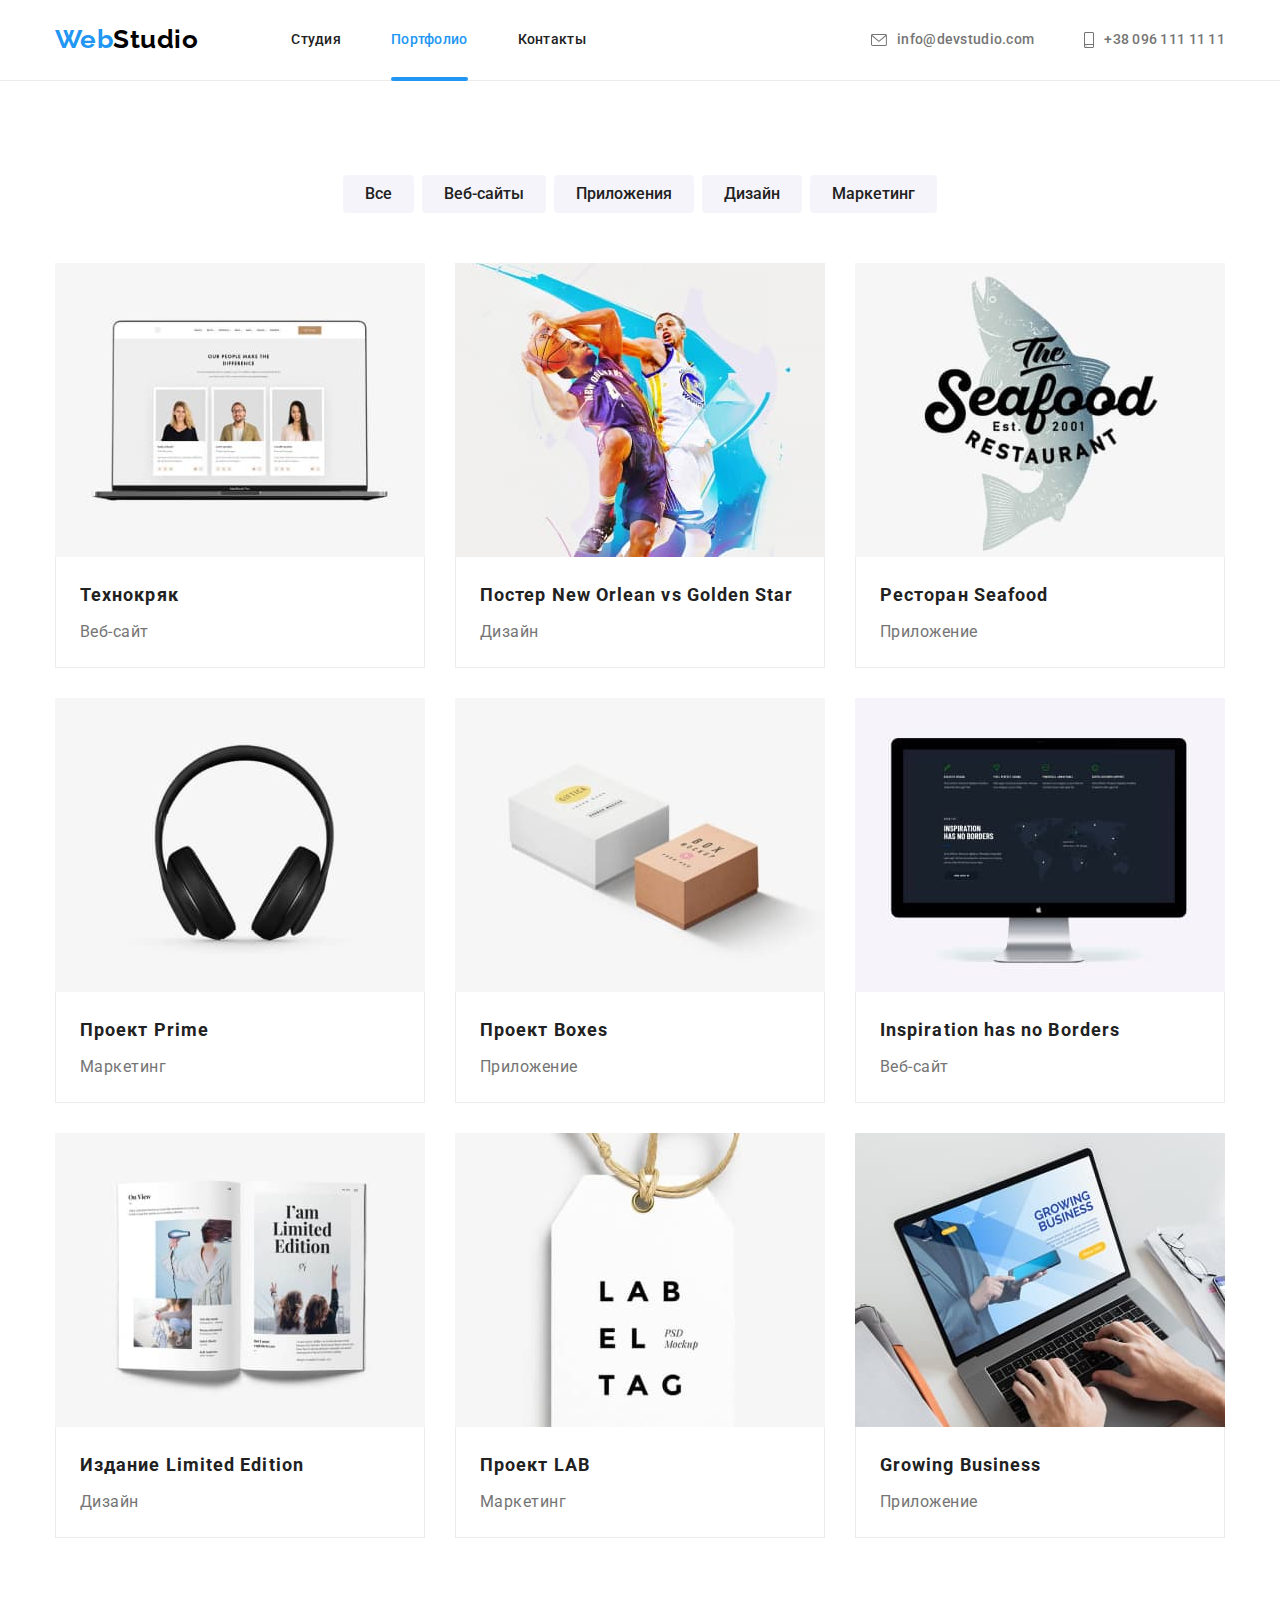
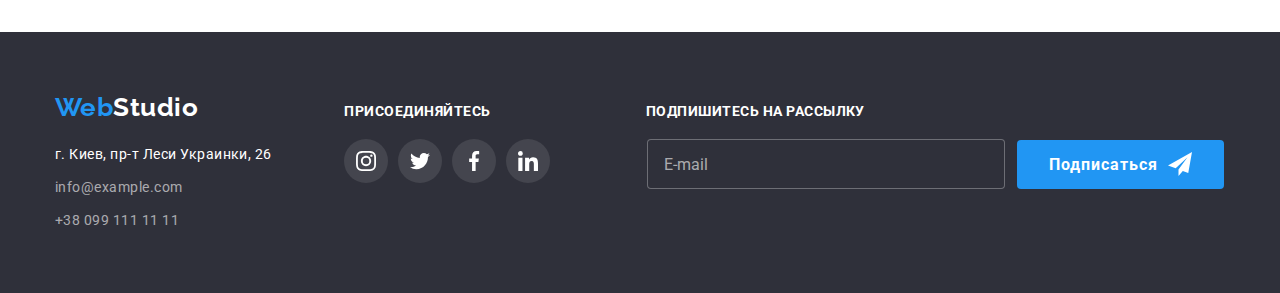
==== portfolio.html @ f59bbf48 "add styles from hw6" ====
<!DOCTYPE html>
<html lang="ru">
  <head>
    <meta charset="UTF-8" />
    <meta http-equiv="X-UA-Compatible" content="IE=edge" />
    <meta name="viewport" content="width=device-width, initial-scale=1.0" />
    <title>WebStudio</title>
    <link rel="preconnect" href="https://fonts.googleapis.com" />
    <link rel="preconnect" href="https://fonts.gstatic.com" crossorigin />
    <link
      href="https://fonts.googleapis.com/css2?family=Raleway:wght@700&family=Roboto:wght@400;500;700;900&display=swap"
      rel="stylesheet"
    />
    <link
      rel="stylesheet"
      href="https://cdnjs.cloudflare.com/ajax/libs/modern-normalize/1.1.0/modern-normalize.min.css"
    />
    <link rel="stylesheet" href="./css/styles.css" />
  </head>
  <body>
    <!-- Header -->
    <header class="header">
      <div class="container main-nav">
        <a href="" class="logo">Web<span class="header-logo-part">Studio</span></a>
        <nav class="site-nav">
          <ul class="site-list">
            <li class="site-nav-item">
              <a href="./index.html" class="site-nav-link">Студия</a>
            </li>
            <li class="site-nav-item">
              <a href="./portfolio.html" class="site-nav-link current">Портфолио</a>
            </li>
            <li class="site-nav-item"><a href="" class="site-nav-link">Контакты</a></li>
          </ul>
        </nav>
        <ul class="contact-nav">
          <li class="contact-nav-item">
            <div class="mail-content">
            <a href="mailto:info@devstudio.com" class="header-contacts">
              <svg class="icons-header" width="16" height="12">
                <use href="./images/icons.svg#envelope">
              </svg>
              info@devstudio.com
              </div>
            </a>
          </li>
          <li class="contact-nav-item">
            <div class="phone-content">
            <a href="tel:+380961111111" class="header-contacts">
              <svg class="icons-header" width="10" height="16">
                <use href="./images/icons.svg#smartphone"></use>
              </svg>
              +38 096 111 11 11
              </div>
            </a>
          </li>
        </ul>
      </div>
    </header>
    <!-- Main -->
    <main>
      <section class="section">
        <div class="container">
          <h1 class="portfolio-title visually-hidden">Портфолио</h1>
          <ul class="portfolio-filters">
            <li class="portfolio-item">
              <button type="button" class="button secondary">Все</button>
            </li>
            <li class="portfolio-item">
              <button type="button" class="button secondary">Веб-сайты</button>
            </li>
            <li class="portfolio-item">
              <button type="button" class="button secondary">Приложения</button>
            </li>
            <li class="portfolio-item">
              <button type="button" class="button secondary">Дизайн</button>
            </li>
            <li class="portfolio-item">
              <button type="button" class="button secondary">Маркетинг</button>
            </li>
          </ul>
          <ul class="portfolio-projects card-set">
            <li class="card-item">
              <article class="card">
                <a href="" class="project-link">
                <div class="card-thumb">
                    <img src="./images/project-1.jpg" alt="project-1" width="370" height="294" />
                    <p class="project-text">Технокряк это современная площадка распространения коронавируса. Компании используют эту платформу для цифрового шпионажа и атак на защищённые сервера конкурентов.</p>
                </div>
                <div class="card-content">
                      <h2 class="card-title">Технокряк</h2>
                      <p class="project-kind">Веб-сайт</p>
                </div>
                  </a>
              </article>
            </li>

            <li class="card-item">
              <article class="card">
                <a href="" class="project-link">
                <div class="card-thumb">
                <img src="./images/project-2.jpg" alt="project-2" width="370" height="294" />
                <p class="project-text">Технокряк это современная площадка распространения коронавируса. Компании используют эту платформу для цифрового шпионажа и атак на защищённые сервера конкурентов.</p>
                </div>
                    <div class="card-content">
                      <h2 class="card-title">
                        Постер <span lang="en">New Orlean vs Golden Star</span>
                      </h2>
                      <p class="project-kind">Дизайн</p>
                    </div>
                  </a>
              </article>
            </li>

            <li class="card-item">
              <article class="card">
                <a href="" class="project-link">
                <div class="card-thumb">
                    <img src="./images/project-3.jpg" alt="project-3" width="370" height="294" />
                    <p class="project-text">Технокряк это современная площадка распространения коронавируса. Компании используют эту платформу для цифрового шпионажа и атак на защищённые сервера конкурентов.</p></div>
                    <div class="card-content">
                      <h2 class="card-title">Ресторан <span lang="en">Seafood</span></h2>
                      <p class="project-kind">Приложение</p>
                    </div>
                  </a>
              </article>
            </li>

            <li class="card-item">
              <article class="card">
                <a href="" class="project-link">
                <div class="card-thumb">
                    <img src="./images/project-4.jpg" alt="project-4" width="370" height="294" />
                    <p class="project-text">Технокряк это современная площадка распространения коронавируса. Компании используют эту платформу для цифрового шпионажа и атак на защищённые сервера конкурентов.</p></div>
                    <div class="card-content">
                      <h2 class="card-title">Проект <span lang="en">Prime</span></h2>
                      <p class="project-kind">Маркетинг</p>
                    </div>
                  </a>
              </article>
            </li>

            <li class="card-item">
              <article class="card">
                <a href="" class="project-link">
                <div class="card-thumb">
                    <img src="./images/project-5.jpg" alt="project-5" width="370" height="294" />
                    <p class="project-text">Технокряк это современная площадка распространения коронавируса. Компании используют эту платформу для цифрового шпионажа и атак на защищённые сервера конкурентов.</p></div>
                    <div class="card-content">
                      <h2 class="card-title">Проект <span lang="en">Boxes</span></h2>
                      <p class="project-kind">Приложение</p>
                    </div>
                  </a>
              </article>
            </li>

            <li class="card-item">
              <article class="card">
                <a href="" class="project-link">
                <div class="card-thumb">
                    <img src="./images/project-6.jpg" alt="project-6" width="370" height="294" />
                    <p class="project-text">Технокряк это современная площадка распространения коронавируса. Компании используют эту платформу для цифрового шпионажа и атак на защищённые сервера конкурентов.</p></div>
                    <div class="card-content">
                      <h2 class="card-title"><span lang="en">Inspiration has no Borders</span></h2>
                      <p class="project-kind">Веб-сайт</p>
                    </div>
                  </a>
              </article>
            </li>

            <li class="card-item">
              <article class="card">
                <a href="" class="project-link">
                <div class="card-thumb">
                    <img src="./images/project-7.jpg" alt="project-7" width="370" height="294" />
                    <p class="project-text">Технокряк это современная площадка распространения коронавируса. Компании используют эту платформу для цифрового шпионажа и атак на защищённые сервера конкурентов.</p></div>
                    <div class="card-content">
                      <h2 class="card-title">Издание <span lang="en">Limited Edition</span></h2>
                      <p class="project-kind">Дизайн</p>
                    </div>
                  </a>
              </article>
            </li>

            <li class="card-item">
              <article class="card">
                <a href="" class="project-link">
                <div class="card-thumb">
                    <img src="./images/project-8.jpg" alt="project-8" width="370" height="294" />
                    <p class="project-text">Технокряк это современная площадка распространения коронавируса. Компании используют эту платформу для цифрового шпионажа и атак на защищённые сервера конкурентов.</p></div>
                    <div class="card-content">
                      <h2 class="card-title">Проект <span lang="en">LAB</span></h2>
                      <p class="project-kind">Маркетинг</p>
                    </div>
                  </a>
              </article>
            </li>

            <li class="card-item">
              <article class="card">
                <a href="" class="project-link">
                <div class="card-thumb">
                    <img src="./images/project-9.jpg" alt="project-9" width="370" height="294" />
                    <p class="project-text">Технокряк это современная площадка распространения коронавируса. Компании используют эту платформу для цифрового шпионажа и атак на защищённые сервера конкурентов.</p>
                  </div>
                    <div class="card-content">
                      <h2 class="card-title"><span lang="en">Growing Business</span></h2>
                      <p class="project-kind">Приложение</p>
                    </div>
                  </a>
              </article>
            </li>
          </ul>
        </div>
      </section>
    </main>
    <!-- Footer -->
    <footer class="footer">
      <div class="container footer-global">
        <div class="footer-sections">
        <a href="" class="logo">Web<span class="footer-logo-part">Studio</span></a>
        <address class="footer-address">
          <ul class="footer-list">
            <li class="footer-item">
              <a
                href="https://goo.gl/maps/oisESLWzGZFU7cvu8"
                target="_blank"
                rel="noreferrer noopener"
                class="footer-address"
                >г. Киев, пр-т Леси Украинки, 26</a
              >
            </li>
            <li class="footer-item">
              <a href="mailto:info@example.com" class="footer-contacts">info@example.com</a>
            </li>
            <li class="footer-item">
              <a href="tel:+380991111111" class="footer-contacts">+38 099 111 11 11</a>
            </li>
          </ul>
        </address>
      </div>
      <div class="footer-sections footer-join">
        <p class="footer-text">Присоединяйтесь</p>
        <ul class="footer-socials-list">
        <li class="footer-socials-item">
          <a href="https://www.instagram.com/" class="footer-socials-link" target="_blank" rel="noreferrer noopener">
            <svg class="footer-socials-icons" width="20" height="20">
              <use href="./images/icons.svg#instagram-2"></use>
            </svg>
          </a>
        </li>
        <li class="footer-socials-item">
          <a href="https://twitter.com/" class="footer-socials-link" target="_blank" rel="noreferrer noopener">
            <svg class="footer-socials-icons" width="20" height="20">
              <use href="./images/icons.svg#twitter-1"></use>
            </svg>
          </a>
        </li>
        <li class="footer-socials-item">
          <a href="https://www.facebook.com/" class="footer-socials-link" target="_blank" rel="noreferrer noopener">
            <svg class="footer-socials-icons" width="20" height="20">
              <use href="./images/icons.svg#facebook-1"></use>
            </svg>
          </a>
        </li>
        <li class="footer-socials-item">
          <a href="https://www.linkedin.com/" class="footer-socials-link" target="_blank" rel="noreferrer noopener">
            <svg class="footer-socials-icons" width="20" height="20">
              <use href="./images/icons.svg#linkedin-1"></use>
            </svg>
          </a>
        </li>
        </ul>
      </div>
      <div class="footer-sections footer-subscribe">
        <p class="footer-subscribe-text">Подпишитесь на рассылку</p>
        <form class="subscribe-form">
        <input class="footer-mail" type="email" name="footer-mail" id="" placeholder="E-mail">
        <button type="submit" class="button footer-button">Подписаться<svg class="icon-send" width="24" height="24"><use href="./images/icons.svg#icon-send"></use></svg></button>
        </form>
      </div>
      </div>
    </footer>
  </body>
</html>
---- css/styles.css ----
:root {
  --primary-text-color: #212121;
  --secondary-text-color: #757575;
  --text-color-white: #ffffff;
  --accent-color: #2196f3;
  --background-color: #e5e5e5;
  --footer-background-color: #2f303a;
  --button-secondary-bgc: #f5f4fa;
  --button-primary-hover: #188ce8;
  --footer-contacts: rgba(255, 255, 255, 0.6);
  --header-logo: #000000;
  --line-color: #ececec;
  --hero-bgc: #c4c4c4;
  --footer-socials-bgc: #44454e;
  --icons-color: #afb1b8;
}

body {
  background-color: var(--text-color-white);
  color: var(--secondary-text-color);

  font-family: Roboto, sans-serif;
  letter-spacing: 0.03em;

  margin: 0;
}

h1,
h2,
h3,
h4,
h5,
h6,
p,
ul {
  margin-top: 0;
  margin-bottom: 0;
}

img {
  display: block;
  max-width: 100%;
  height: auto;
}

ul {
  list-style: none;
  padding: 0;
  margin: 0;
}

a {
  text-decoration: none;
}

/* Section */

.section {
  padding-top: 94px;
  padding-bottom: 94px;
}

/* Container */

.container {
  width: 1200px;
  padding-left: 15px;
  padding-right: 15px;
  margin-left: auto;
  margin-right: auto;
}

/* Header */

.header {
  border-bottom: 1px solid var(--line-color);
}

.logo {
  color: var(--accent-color);

  font-family: Raleway, sans-serif;
  font-weight: 700;
  font-size: 26px;
  line-height: 1.2;
}

.header-logo-part {
  color: var(--header-logo);
}

/* Site nav */

.main-nav {
  display: flex;
  align-items: center;
}

.site-nav {
  margin-left: 93px;
}

.site-nav-item:not(:last-child) {
  margin-right: 50px;
}

.site-list {
  display: flex;
}

.site-nav-link {
  position: relative;
  display: block;
  padding-top: 32px;
  padding-bottom: 32px;

  color: var(--primary-text-color);

  font-weight: 500;
  font-size: 14px;
  line-height: 1.14;
  letter-spacing: 0.02em;

  transition: color 250ms cubic-bezier(0.4, 0, 0.2, 1);
}

.site-nav-link:hover,
.site-nav-link:focus {
  color: var(--accent-color);
}

.site-nav-link.current {
  color: var(--accent-color);
}

.current::after {
  content: '';

  position: absolute;
  left: 0;
  bottom: -1px;
  display: block;
  width: 100%;
  height: 4px;
  border-radius: 2px;
  background-color: var(--accent-color);
}
/* Header contacts */

.contact-nav {
  display: flex;
  margin-left: auto;
}

.contact-nav-item:not(:first-child) {
  margin-left: 50px;
}

.icons-header {
  fill: currentColor;
  margin-right: 10px;
}

.header-contacts {
  display: flex;
  align-items: center;
  color: var(--secondary-text-color);

  font-weight: 500;
  font-size: 14px;
  line-height: 1.14;
  letter-spacing: 0.02em;

  transition: color 250ms cubic-bezier(0.4, 0, 0.2, 1);
}

.header-contacts:hover,
.header-contacts:focus {
  color: var(--accent-color);
}

.header-contacts:active {
  color: var(--accent-color);
}

/* Hero */

.hero {
  max-width: 1600px;

  text-align: center;
  padding: 200px 0;

  background-color: var(--hero-bgc);
  background-image: linear-gradient(rgba(47, 48, 58, 0.4), rgba(47, 48, 58, 0.4)),
    url('../images/hero.jpg');
  background-repeat: no-repeat;
  background-size: cover;
  background-position: center;
}

.hero-title {
  color: var(--text-color-white);

  font-weight: 900;
  font-size: 44px;
  line-height: 1.36;
  letter-spacing: 0.06em;
  text-transform: uppercase;
}

/* Buttons */

.button {
  display: inline-block;
  font-family: inherit;
  cursor: pointer;
  text-align: center;
  font-size: 16px;
  align-items: center;
  border: transparent;
  border-radius: 4px;

  transition: background-color 250ms cubic-bezier(0.4, 0, 0.2, 1),
    color 250ms cubic-bezier(0.4, 0, 0.2, 1), box-shadow 250ms cubic-bezier(0.4, 0, 0.2, 1);
}

.button.primary,
.modal-submit,
.footer-button {
  padding: 10px 32px;
  margin-top: 30px;

  background-color: var(--accent-color);
  color: var(--text-color-white);

  font-weight: 700;
  line-height: 1.87;
  letter-spacing: 0.06em;

  transition: background-color 250ms cubic-bezier(0.4, 0, 0.2, 1),
    color 250ms cubic-bezier(0.4, 0, 0.2, 1), box-shadow 250ms cubic-bezier(0.4, 0, 0.2, 1);
}

.button.primary:hover,
.button.primary:focus,
.modal-submit:hover,
.modal-submit:focus,
.footer-button:hover,
.footer-button:focus {
  background-color: var(--button-primary-hover);
  color: var(--text-color-white);
  box-shadow: 0px 4px 4px rgba(0, 0, 0, 0.15);
}

.button.secondary {
  padding: 6px 22px;
  background-color: var(--button-secondary-bgc);
  color: var(--primary-text-color);

  font-weight: 500;
  line-height: 1.62;

  transition: background-color 250ms cubic-bezier(0.4, 0, 0.2, 1),
    color 250ms cubic-bezier(0.4, 0, 0.2, 1), box-shadow 250ms cubic-bezier(0.4, 0, 0.2, 1);
}

.button.secondary:hover,
.button.secondary:focus {
  background-color: var(--accent-color);
  color: var(--text-color-white);
  box-shadow: 0px 3px 1px rgba(0, 0, 0, 0.1), 0px 1px 2px rgba(0, 0, 0, 0.08),
    0px 2px 2px rgba(0, 0, 0, 0.12);
}

.button.secondary:active {
  color: var(--accent-color);

  box-shadow: 0px 3px 1px rgba(0, 0, 0, 0.1), 0px 1px 2px rgba(0, 0, 0, 0.08),
    0px 2px 2px rgba(0, 0, 0, 0.12);
  border: transparent;
}

/* Features */

.visually-hidden {
  position: absolute;
  width: 1px;
  height: 1px;
  margin: -1px;
  padding: 0;
  overflow: hidden;
  border: 0;
  clip: rect(0 0 0 0);
}

.features-list {
  display: flex;
}

.features-item {
  margin-right: 30px;
}

.features-item:nth-child(4n) {
  margin-right: 0;
}

.features-icon-bg {
  display: flex;
  width: 270px;
  height: 120px;
  background-color: var(--button-secondary-bgc);

  border-radius: 4px;
  margin-bottom: 30px;
  align-items: center;
  justify-content: center;
}

.features-item-title {
  color: var(--primary-text-color);

  font-weight: 700;
  font-size: 14px;
  line-height: 1.14;
  text-transform: uppercase;

  margin-bottom: 10px;
}

.features-text {
  color: var(--secondary-text-color);

  font-size: 14px;
  line-height: 1.71;
}

/* Work */

.work {
  padding-top: 0;
}

.work-title,
.clients-title {
  margin-bottom: 50px;
}

.work-list {
  display: flex;
  align-items: center;
}

.work-item {
  position: relative;

  margin-right: 30px;
}

.work-item:nth-child(3n) {
  margin-right: 0;
}

.work-item-text {
  position: absolute;
  bottom: 0;

  display: flex;
  justify-content: center;
  align-items: center;

  width: 100%;
  height: 70px;

  font-weight: 700;
  font-size: 14px;
  line-height: 1.14;

  text-transform: uppercase;
  background-color: rgba(47, 48, 58, 0.8);
  color: var(--text-color-white);
}

.work-title,
.team-title,
.clients-title {
  color: var(--primary-text-color);

  font-weight: 700;
  font-size: 36px;
  line-height: 1.17;
  text-align: center;
}

/* Team */

.team {
  background-color: var(--button-secondary-bgc);
}

.team-list {
  display: flex;
}

.team-item {
  margin-right: 30px;
  background-color: var(--text-color-white);
  box-shadow: 0px 1px 3px rgba(0, 0, 0, 0.12), 0px 1px 1px rgba(0, 0, 0, 0.14),
    0px 2px 1px rgba(0, 0, 0, 0.2);
  border-radius: 0px 0px 4px 4px;
}

.team-item:nth-child(4n) {
  margin-right: 0;
}

.team-item-content {
  text-align: center;
  padding-top: 30px;
  padding-bottom: 30px;
  font-size: 16px;
}

.team-title,
.team-name {
  color: var(--primary-text-color);
}

.team-title {
  margin-top: 0;
  margin-right: 0;
  margin-bottom: 50px;
}

.team-name {
  font-weight: 500;
  line-height: 1.2;
  font-size: 16px;

  margin-bottom: 10px;
}

.team-profession {
  color: var(--secondary-text-color);

  line-height: 1.9;
  font-size: 16px;
  margin-bottom: 16px;
}

/* Team socials */

.socials-list {
  display: flex;
  justify-content: center;
  color: var(--icons-color);
}

.social-item {
  margin-right: 10px;
}

.social-item:last-child {
  margin-right: 0;
}

.social-links {
  display: flex;
  align-items: center;
  justify-content: center;
  width: 44px;
  height: 44px;
  border-radius: 50%;

  background-color: var(--text-color-white);
  color: currentColor;

  transition: background-color 250ms cubic-bezier(0.4, 0, 0.2, 1),
    color 250ms cubic-bezier(0.4, 0, 0.2, 1);
}

.social-links:hover,
.social-links:focus {
  background-color: var(--accent-color);
  color: var(--text-color-white);
}

.social-icons {
  fill: currentColor;
}

/* Clients */

.clients-list {
  display: flex;
}

.clients-link {
  display: flex;
  width: 170px;
  height: 92px;
  border: 1px solid var(--icons-color);
  border-radius: 4px;
  align-items: center;
  justify-content: center;
  fill: var(--icons-color);

  transition: fill 250ms cubic-bezier(0.4, 0, 0.2, 1), border 250ms cubic-bezier(0.4, 0, 0.2, 1);
}

.clients-item {
  margin-right: 30px;
}

.clients-item:last-child {
  margin-right: 0;
}

.clients-link:hover,
.clients-link:focus {
  fill: var(--accent-color);
  border: 1px solid var(--accent-color);
}

/* Footer */

.footer {
  background-color: var(--footer-background-color);

  padding-top: 60px;
  padding-bottom: 60px;
}

.footer-global {
  display: flex;
  align-items: baseline;
}

.footer-sections {
  flex-grow: 1;
}
.footer-logo-part {
  color: var(--text-color-white);
}

.footer-list {
  font-style: normal;
  font-size: 14px;
  line-height: 1.71;
}

.footer-address {
  color: var(--text-color-white);

  margin-top: 20px;
}

.footer-contacts {
  color: var(--footer-contacts);

  transition: color 250ms cubic-bezier(0.4, 0, 0.2, 1);
}

.footer-contacts:hover,
.footer-contacts:focus {
  color: var(--accent-color);
}

.footer-contacts:active {
  color: var(--accent-color);
}

.footer-item:not(:first-child) {
  margin-top: 9px;
}

.footer-join {
  margin-left: 70px;
}

.footer-text,
.footer-subscribe-text {
  font-weight: 700;
  font-size: 14px;
  line-height: 1.14;
  text-transform: uppercase;
  color: var(--text-color-white);
  margin-bottom: 20px;
}

.footer-socials-list {
  display: flex;
}

.footer-socials-link {
  display: flex;
  align-items: center;
  justify-content: center;

  width: 44px;
  height: 44px;
  border-radius: 50%;

  background-color: var(--footer-socials-bgc);
  fill: var(--text-color-white);

  transition: background-color 250ms cubic-bezier(0.4, 0, 0.2, 1),
    fill 250ms cubic-bezier(0.4, 0, 0.2, 1);
}

.footer-socials-link:hover,
.footer-socials-link:focus {
  background-color: var(--accent-color);
  fill: var(--text-color-white);
}

.footer-socials-item {
  margin-right: 10px;
}

.footer-socials-item:last-child {
  margin-right: 0;
}

/* Subscribe ---------------------------------------- */
.footer-subscribe {
  margin-left: 93px;
}

.footer-mail {
  width: 358px;
  height: 50px;
  background-color: var(--footer-background-color);

  border: 1px solid rgba(255, 255, 255, 0.3);
  border-radius: 4px;
  padding-left: 16px;

  transition: color 250ms cubic-bezier(0.4, 0, 0.2, 1);
}

.footer-mail::placeholder {
  color: rgba(255, 255, 255, 0.6);

  transition: color 250ms cubic-bezier(0.4, 0, 0.2, 1);
}
.footer-mail:hover::placeholder {
  color: var(--text-color-white);
}

.subscribe-form {
  display: flex;
  align-items: center;
  justify-content: center;
}

.footer-button {
  display: flex;
  align-items: center;
  justify-content: center;
  margin-top: 0;
  margin-left: 12px;
}

.icon-send {
  fill: var(--text-color-white);
  margin-left: 10px;
}

/* Portfolio */

.portfolio-title,
.features-title {
  visibility: hidden;
}

.portfolio-filters {
  display: flex;
  justify-content: center;
  margin-bottom: 50px;
}

.portfolio-item:not(:last-child) {
  margin-right: 8px;
}

/* Card Set */

.card-set {
  margin-top: -30px;
  margin-left: -30px;
  display: flex;
  flex-wrap: wrap;
}

.card-item {
  flex-basis: calc(100% / 3 - 30px);

  margin-left: 30px;
  margin-top: 30px;
}

.project-link {
  display: block;
  transition: box-shadow 250ms cubic-bezier(0.4, 0, 0.2, 1);
}

.card-thumb {
  position: relative;
  overflow: hidden;
}

.project-link:hover,
.project-link:focus {
  box-shadow: 0px 1px 1px rgba(0, 0, 0, 0.12), 0px 4px 4px rgba(0, 0, 0, 0.06),
    1px 4px 6px rgba(0, 0, 0, 0.16);
}
.project-link:hover .project-text,
.project-link:focus .project-text {
  transform: translateY(0);
}

.project-text {
  color: var(--text-color-white);
  font-size: 18px;
  line-height: 1.5;

  padding: 63px 24px;

  position: absolute;
  top: 0;
  left: 0;
  width: 100%;
  height: 100%;
  background-color: rgba(33, 150, 243, 0.9);
  opacity: 1;
  transform: translateY(100%);
  transition: transform 250ms cubic-bezier(0.4, 0, 0.2, 1);
}

.card-title {
  color: var(--primary-text-color);

  margin-bottom: 4px;
  font-weight: 700;
  font-size: 18px;
  line-height: 2;
  letter-spacing: 0.06em;
}

.card-content {
  padding: 20px 24px;
  border-bottom: 1px solid var(--line-color);
  border-left: 1px solid var(--line-color);
  border-right: 1px solid var(--line-color);
}

/* Projects */

.project-kind {
  color: var(--secondary-text-color);

  font-size: 16px;
  line-height: 1.87;
}

.backdrop {
  position: fixed;
  top: 0;
  left: 0;

  width: 100vw;
  height: 100vh;

  background-color: rgba(0, 0, 0, 0.2);

  opacity: 1;
  transition: opacity 250ms cubic-bezier(0.4, 0, 0.2, 1);
}

.backdrop.is-hidden {
  opacity: 0;
  pointer-events: none;
  visibility: hidden;
}

.modal {
  position: absolute;
  top: 50%;
  left: 50%;
  transform: translate(-50%, -50%);
  transition: transform 250ms cubic-bezier(0.4, 0, 0.2, 1);

  visibility: visible;

  width: 528px;
  height: 581px;
  padding: 40px;

  background-color: var(--text-color-white);
  border-radius: 4px;
  filter: drop-shadow(0px 4px 4px rgba(0, 0, 0, 0.25));
}

.modal-text {
  color: var(--primary-text-color);
  font-weight: 700;
  font-size: 20px;
  line-height: 1.15;
  text-align: center;

  margin-bottom: 12px;
}

.close-button {
  position: absolute;
  top: 8px;
  right: 8px;

  display: flex;
  align-items: center;
  justify-content: center;
  padding: 0;
  margin: 0;

  width: 30px;
  height: 30px;
  border-radius: 50%;
  background-color: #fff;
  border: 1px solid rgba(0, 0, 0, 0.1);

  cursor: pointer;
  transition: fill 250ms cubic-bezier(0.4, 0, 0.2, 1);
}

.close-button:hover,
.close-button:focus {
  fill: var(--accent-color);
}

.close-icon {
  position: absolute;
  width: 18px;
  height: 18px;
}

.form-field {
  margin-bottom: 10px;
}

.form-field:nth-child(4) {
  margin-bottom: 0;
}

.modal-input {
  width: 100%;
  height: 40px;
  border: 1px solid rgba(33, 33, 33, 0.2);
  border-radius: 4px;

  padding-left: 42px;

  transition: outline 250ms cubic-bezier(0.4, 0, 0.2, 1), border 250ms cubic-bezier(0.4, 0, 0.2, 1);
}

.modal-label {
  display: block;
  margin-bottom: 4px;

  font-size: 12px;
  line-height: 1.16;
  letter-spacing: 0.01em;
}

.modal-comment {
  display: block;
  width: 100%;
  height: 120px;
  padding: 16px 12px;

  font-size: 12px;
  line-height: 1.16;
  letter-spacing: 0.01em;

  border: 1px solid rgba(33, 33, 33, 0.2);
  border-radius: 4px;

  resize: none;

  transition: border 250ms cubic-bezier(0.4, 0, 0.2, 1);
}

.modal-comment::placeholder {
  color: rgba(117, 117, 117, 0.5);
}

.modal-icons {
  position: absolute;

  display: block;
  top: 50%;
  left: 12px;
  transform: translateY(-50%);

  transition: fill 250ms cubic-bezier(0.4, 0, 0.2, 1);
}

.modal-input:focus,
.modal-comment:focus,
.footer-mail:focus,
.footer-mail:hover {
  outline: none;
  border: 1px solid var(--accent-color);
}

.modal-input:focus + .modal-icons {
  fill: var(--accent-color);
}

.input-wrap {
  position: relative;
}
.check-box {
  margin-top: 20px;
  margin-bottom: 0;
  text-align: center;
}

.modal-check-text {
  font-size: 14px;
  line-height: 1.7;
  display: flex;
  align-items: center;
  justify-content: center;
}

.modal-conditions {
  color: var(--accent-color);
  text-decoration: underline;
  padding-left: 3px;
}

.modal-check-text span {
  display: flex;
  align-items: center;
  justify-content: center;

  width: 16px;
  height: 15px;
  border: 2px solid var(--header-logo);
  border-radius: 2px;
}

.icon-check {
  margin-right: 8px;
}

.modal-check-icon {
  fill: transparent;
}

.modal-check:checked + .modal-check-text > span {
  background-color: var(--accent-color);
  border: none;
}

.modal-check:checked + .modal-check-text svg {
  fill: var(--text-color-white);
}

.modal-submit {
  align-items: center;
}
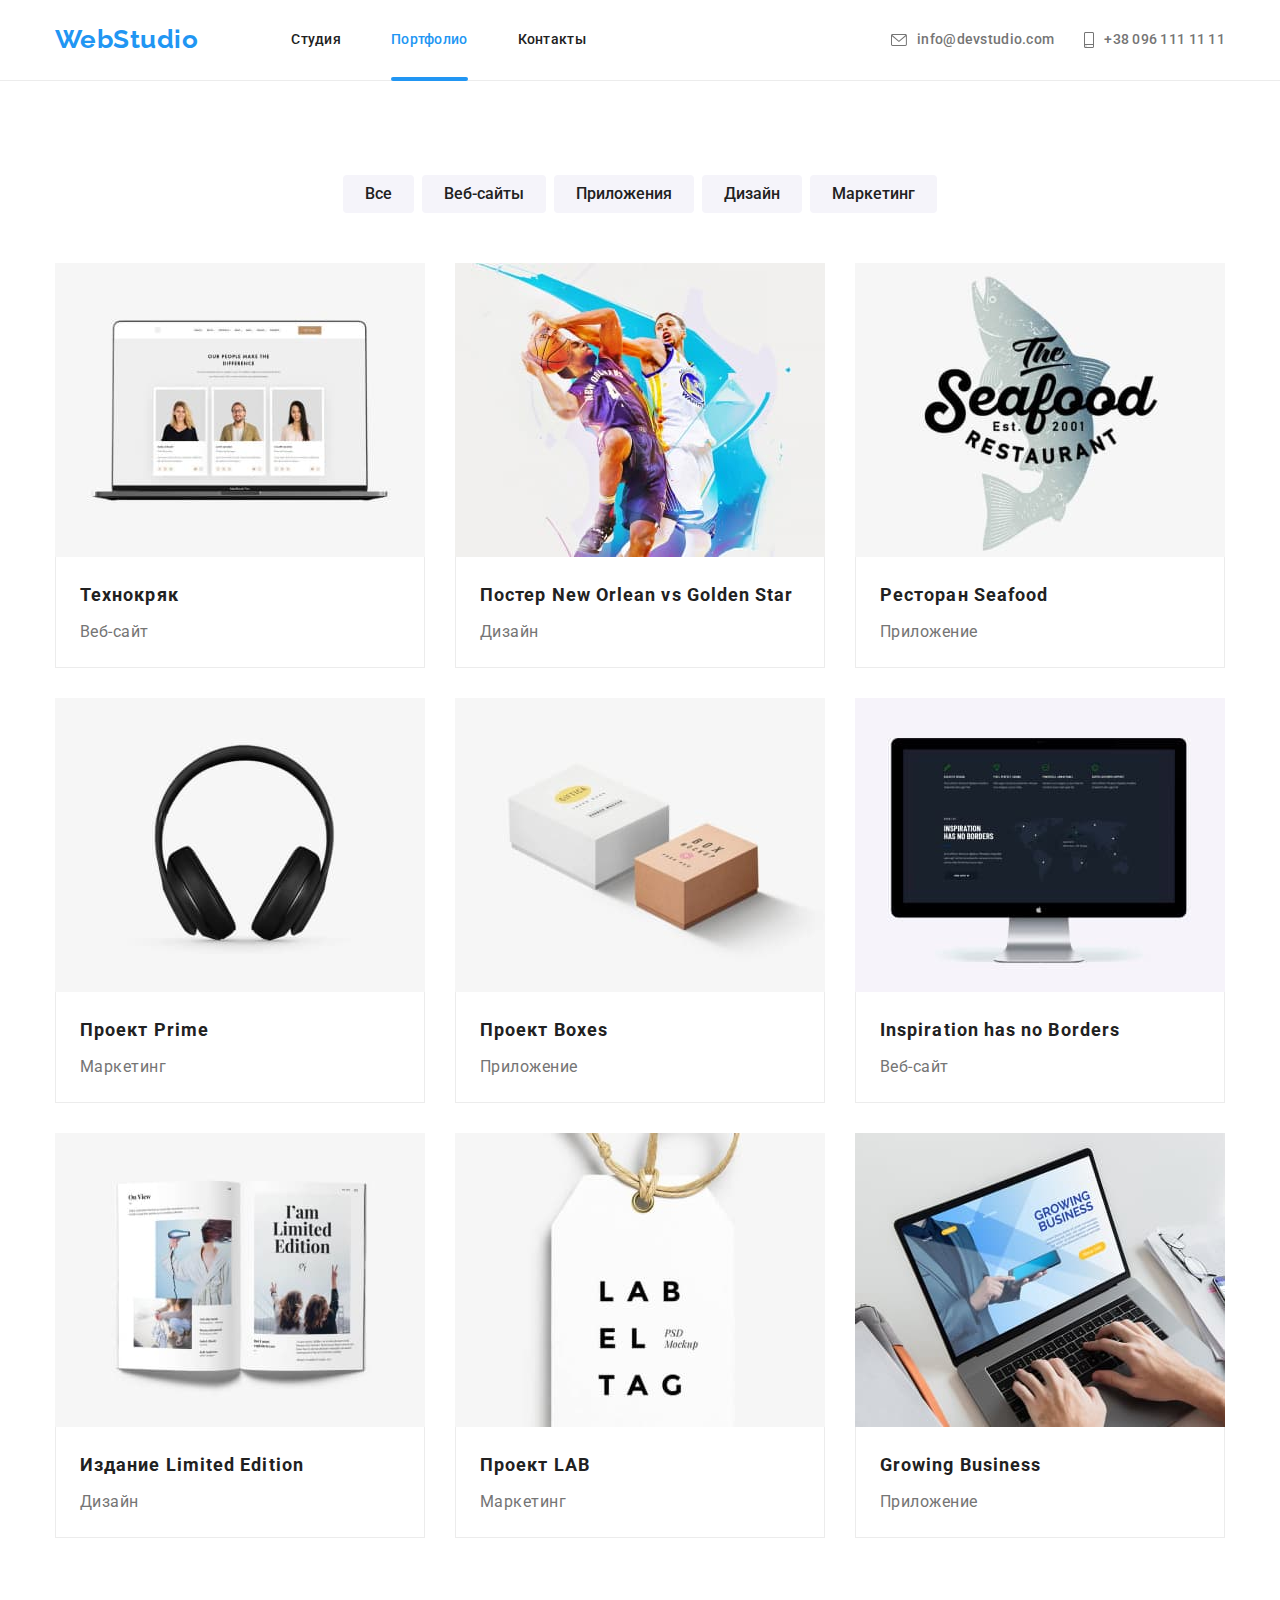
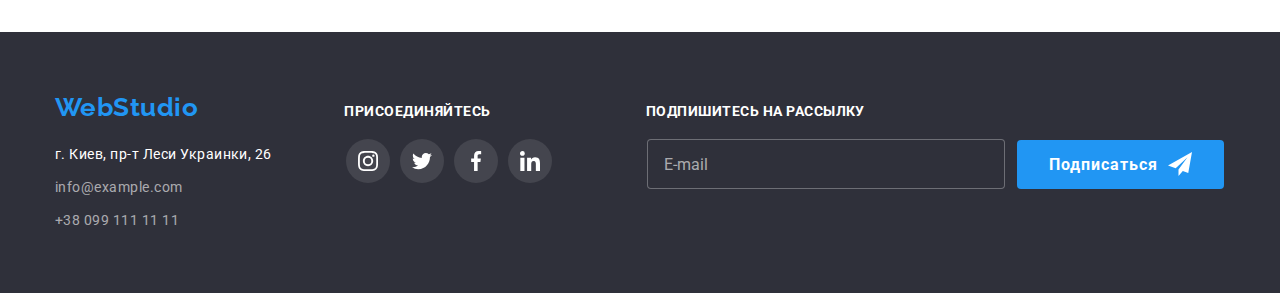
==== commit 7b20eb71: "BEM naming" ====
--- a/portfolio.html
+++ b/portfolio.html
@@ -21,37 +21,33 @@
     <!-- Header -->
     <header class="header">
       <div class="container main-nav">
-        <a href="" class="logo">Web<span class="header-logo-part">Studio</span></a>
+        <a href="" class="header__logo logo">Web<span class="header__logo--top">Studio</span></a>
         <nav class="site-nav">
-          <ul class="site-list">
-            <li class="site-nav-item">
-              <a href="./index.html" class="site-nav-link">Студия</a>
-            </li>
-            <li class="site-nav-item">
-              <a href="./portfolio.html" class="site-nav-link current">Портфолио</a>
-            </li>
-            <li class="site-nav-item"><a href="" class="site-nav-link">Контакты</a></li>
+          <ul class="site-nav__list">
+            <li class="site-nav__item">
+              <a href="./index.html" class="site-nav__link">Студия</a>
+            </li>
+            <li class="site-nav__item">
+              <a href="./portfolio.html" class="site-nav__link site-nav__link--current">Портфолио</a>
+            </li>
+            <li class="site-nav__item"><a href="" class="site-nav__link">Контакты</a></li>
           </ul>
         </nav>
         <ul class="contact-nav">
-          <li class="contact-nav-item">
-            <div class="mail-content">
-            <a href="mailto:info@devstudio.com" class="header-contacts">
-              <svg class="icons-header" width="16" height="12">
+          <li class="contact-nav__item">
+            <a href="mailto:info@devstudio.com" class="contact-nav__contacts">
+              <svg class="contact-nav__icon" width="16" height="12">
                 <use href="./images/icons.svg#envelope">
               </svg>
               info@devstudio.com
-              </div>
             </a>
           </li>
-          <li class="contact-nav-item">
-            <div class="phone-content">
-            <a href="tel:+380961111111" class="header-contacts">
-              <svg class="icons-header" width="10" height="16">
+          <li class="contact-nav__item">
+            <a href="tel:+380961111111" class="contact-nav__contacts">
+              <svg class="contact-nav__icon" width="10" height="16">
                 <use href="./images/icons.svg#smartphone"></use>
               </svg>
               +38 096 111 11 11
-              </div>
             </a>
           </li>
         </ul>
@@ -59,153 +55,153 @@
     </header>
     <!-- Main -->
     <main>
-      <section class="section">
+      <section class="section portfolio">
         <div class="container">
-          <h1 class="portfolio-title visually-hidden">Портфолио</h1>
-          <ul class="portfolio-filters">
-            <li class="portfolio-item">
-              <button type="button" class="button secondary">Все</button>
-            </li>
-            <li class="portfolio-item">
-              <button type="button" class="button secondary">Веб-сайты</button>
-            </li>
-            <li class="portfolio-item">
-              <button type="button" class="button secondary">Приложения</button>
-            </li>
-            <li class="portfolio-item">
-              <button type="button" class="button secondary">Дизайн</button>
-            </li>
-            <li class="portfolio-item">
-              <button type="button" class="button secondary">Маркетинг</button>
-            </li>
-          </ul>
-          <ul class="portfolio-projects card-set">
-            <li class="card-item">
-              <article class="card">
-                <a href="" class="project-link">
-                <div class="card-thumb">
+          <h1 class="portfolio__title visually-hidden">Портфолио</h1>
+          <ul class="portfolio__filters">
+            <li class="portfolio__item">
+              <button class="button filters__btn" type="button">Все</button>
+            </li>
+            <li class="portfolio__item">
+              <button class="button filters__btn" type="button">Веб-сайты</button>
+            </li>
+            <li class="portfolio__item">
+              <button class="button filters__btn" type="button">Приложения</button>
+            </li>
+            <li class="portfolio__item">
+              <button class="button filters__btn" type="button">Дизайн</button>
+            </li>
+            <li class="portfolio__item">
+              <button class="button filters__btn" type="button">Маркетинг</button>
+            </li>
+          </ul>
+          <ul class="card-set">
+            <li class="card-set__item">
+              <article class="card-set__element">
+                <a class="card-set__link" href="">
+                <div class="card-set__thumb">
                     <img src="./images/project-1.jpg" alt="project-1" width="370" height="294" />
-                    <p class="project-text">Технокряк это современная площадка распространения коронавируса. Компании используют эту платформу для цифрового шпионажа и атак на защищённые сервера конкурентов.</p>
+                    <p class="card-set__text">Технокряк это современная площадка распространения коронавируса. Компании используют эту платформу для цифрового шпионажа и атак на защищённые сервера конкурентов.</p>
                 </div>
-                <div class="card-content">
-                      <h2 class="card-title">Технокряк</h2>
-                      <p class="project-kind">Веб-сайт</p>
+                <div class="card-set__content">
+                      <h2 class="card-set__title">Технокряк</h2>
+                      <p class="card-set__project-type">Веб-сайт</p>
                 </div>
                   </a>
               </article>
             </li>
 
-            <li class="card-item">
-              <article class="card">
-                <a href="" class="project-link">
-                <div class="card-thumb">
+            <li class="card-set__item">
+              <article class="card-set__element">
+                <a class="card-set__link" href="">
+                <div class="card-set__thumb">
                 <img src="./images/project-2.jpg" alt="project-2" width="370" height="294" />
-                <p class="project-text">Технокряк это современная площадка распространения коронавируса. Компании используют эту платформу для цифрового шпионажа и атак на защищённые сервера конкурентов.</p>
+                <p class="card-set__text">Технокряк это современная площадка распространения коронавируса. Компании используют эту платформу для цифрового шпионажа и атак на защищённые сервера конкурентов.</p>
                 </div>
-                    <div class="card-content">
-                      <h2 class="card-title">
+                    <div class="card-set__content">
+                      <h2 class="card-set__title">
                         Постер <span lang="en">New Orlean vs Golden Star</span>
                       </h2>
-                      <p class="project-kind">Дизайн</p>
-                    </div>
-                  </a>
-              </article>
-            </li>
-
-            <li class="card-item">
-              <article class="card">
-                <a href="" class="project-link">
-                <div class="card-thumb">
+                      <p class="card-set__project-type">Дизайн</p>
+                    </div>
+                  </a>
+              </article>
+            </li>
+
+            <li class="card-set__item">
+              <article class="card-set__element">
+                <a class="card-set__link" href="">
+                <div class="card-set__thumb">
                     <img src="./images/project-3.jpg" alt="project-3" width="370" height="294" />
-                    <p class="project-text">Технокряк это современная площадка распространения коронавируса. Компании используют эту платформу для цифрового шпионажа и атак на защищённые сервера конкурентов.</p></div>
-                    <div class="card-content">
-                      <h2 class="card-title">Ресторан <span lang="en">Seafood</span></h2>
-                      <p class="project-kind">Приложение</p>
-                    </div>
-                  </a>
-              </article>
-            </li>
-
-            <li class="card-item">
-              <article class="card">
-                <a href="" class="project-link">
-                <div class="card-thumb">
+                    <p class="card-set__text">Технокряк это современная площадка распространения коронавируса. Компании используют эту платформу для цифрового шпионажа и атак на защищённые сервера конкурентов.</p></div>
+                    <div class="card-set__content">
+                      <h2 class="card-set__title">Ресторан <span lang="en">Seafood</span></h2>
+                      <p class="card-set__project-type">Приложение</p>
+                    </div>
+                  </a>
+              </article>
+            </li>
+
+            <li class="card-set__item">
+              <article class="card-set__element">
+                <a class="card-set__link" href="">
+                <div class="card-set__thumb">
                     <img src="./images/project-4.jpg" alt="project-4" width="370" height="294" />
-                    <p class="project-text">Технокряк это современная площадка распространения коронавируса. Компании используют эту платформу для цифрового шпионажа и атак на защищённые сервера конкурентов.</p></div>
-                    <div class="card-content">
-                      <h2 class="card-title">Проект <span lang="en">Prime</span></h2>
-                      <p class="project-kind">Маркетинг</p>
-                    </div>
-                  </a>
-              </article>
-            </li>
-
-            <li class="card-item">
-              <article class="card">
-                <a href="" class="project-link">
-                <div class="card-thumb">
+                    <p class="card-set__text">Технокряк это современная площадка распространения коронавируса. Компании используют эту платформу для цифрового шпионажа и атак на защищённые сервера конкурентов.</p></div>
+                    <div class="card-set__content">
+                      <h2 class="card-set__title">Проект <span lang="en">Prime</span></h2>
+                      <p class="card-set__project-type">Маркетинг</p>
+                    </div>
+                  </a>
+              </article>
+            </li>
+
+            <li class="card-set__item">
+              <article class="card-set__element">
+                <a class="card-set__link" href="">
+                <div class="card-set__thumb">
                     <img src="./images/project-5.jpg" alt="project-5" width="370" height="294" />
-                    <p class="project-text">Технокряк это современная площадка распространения коронавируса. Компании используют эту платформу для цифрового шпионажа и атак на защищённые сервера конкурентов.</p></div>
-                    <div class="card-content">
-                      <h2 class="card-title">Проект <span lang="en">Boxes</span></h2>
-                      <p class="project-kind">Приложение</p>
-                    </div>
-                  </a>
-              </article>
-            </li>
-
-            <li class="card-item">
-              <article class="card">
-                <a href="" class="project-link">
-                <div class="card-thumb">
+                    <p class="card-set__text">Технокряк это современная площадка распространения коронавируса. Компании используют эту платформу для цифрового шпионажа и атак на защищённые сервера конкурентов.</p></div>
+                    <div class="card-set__content">
+                      <h2 class="card-set__title">Проект <span lang="en">Boxes</span></h2>
+                      <p class="card-set__project-type">Приложение</p>
+                    </div>
+                  </a>
+              </article>
+            </li>
+
+            <li class="card-set__item">
+              <article class="card-set__element">
+                <a class="card-set__link" href="">
+                <div class="card-set__thumb">
                     <img src="./images/project-6.jpg" alt="project-6" width="370" height="294" />
-                    <p class="project-text">Технокряк это современная площадка распространения коронавируса. Компании используют эту платформу для цифрового шпионажа и атак на защищённые сервера конкурентов.</p></div>
-                    <div class="card-content">
-                      <h2 class="card-title"><span lang="en">Inspiration has no Borders</span></h2>
-                      <p class="project-kind">Веб-сайт</p>
-                    </div>
-                  </a>
-              </article>
-            </li>
-
-            <li class="card-item">
-              <article class="card">
-                <a href="" class="project-link">
-                <div class="card-thumb">
+                    <p class="card-set__text">Технокряк это современная площадка распространения коронавируса. Компании используют эту платформу для цифрового шпионажа и атак на защищённые сервера конкурентов.</p></div>
+                    <div class="card-set__content">
+                      <h2 class="card-set__title"><span lang="en">Inspiration has no Borders</span></h2>
+                      <p class="card-set__project-type">Веб-сайт</p>
+                    </div>
+                  </a>
+              </article>
+            </li>
+
+            <li class="card-set__item">
+              <article class="card-set__element">
+                <a class="card-set__link" href="">
+                <div class="card-set__thumb">
                     <img src="./images/project-7.jpg" alt="project-7" width="370" height="294" />
-                    <p class="project-text">Технокряк это современная площадка распространения коронавируса. Компании используют эту платформу для цифрового шпионажа и атак на защищённые сервера конкурентов.</p></div>
-                    <div class="card-content">
-                      <h2 class="card-title">Издание <span lang="en">Limited Edition</span></h2>
-                      <p class="project-kind">Дизайн</p>
-                    </div>
-                  </a>
-              </article>
-            </li>
-
-            <li class="card-item">
-              <article class="card">
-                <a href="" class="project-link">
-                <div class="card-thumb">
+                    <p class="card-set__text">Технокряк это современная площадка распространения коронавируса. Компании используют эту платформу для цифрового шпионажа и атак на защищённые сервера конкурентов.</p></div>
+                    <div class="card-set__content">
+                      <h2 class="card-set__title">Издание <span lang="en">Limited Edition</span></h2>
+                      <p class="card-set__project-type">Дизайн</p>
+                    </div>
+                  </a>
+              </article>
+            </li>
+
+            <li class="card-set__item">
+              <article class="card-set__element">
+                <a class="card-set__link" href="">
+                <div class="card-set__thumb">
                     <img src="./images/project-8.jpg" alt="project-8" width="370" height="294" />
-                    <p class="project-text">Технокряк это современная площадка распространения коронавируса. Компании используют эту платформу для цифрового шпионажа и атак на защищённые сервера конкурентов.</p></div>
-                    <div class="card-content">
-                      <h2 class="card-title">Проект <span lang="en">LAB</span></h2>
-                      <p class="project-kind">Маркетинг</p>
-                    </div>
-                  </a>
-              </article>
-            </li>
-
-            <li class="card-item">
-              <article class="card">
-                <a href="" class="project-link">
-                <div class="card-thumb">
+                    <p class="card-set__text">Технокряк это современная площадка распространения коронавируса. Компании используют эту платформу для цифрового шпионажа и атак на защищённые сервера конкурентов.</p></div>
+                    <div class="card-set__content">
+                      <h2 class="card-set__title">Проект <span lang="en">LAB</span></h2>
+                      <p class="card-set__project-type">Маркетинг</p>
+                    </div>
+                  </a>
+              </article>
+            </li>
+
+            <li class="card-set__item">
+              <article class="card-set__element">
+                <a class="card-set__link" href="">
+                <div class="card-set__thumb">
                     <img src="./images/project-9.jpg" alt="project-9" width="370" height="294" />
-                    <p class="project-text">Технокряк это современная площадка распространения коронавируса. Компании используют эту платформу для цифрового шпионажа и атак на защищённые сервера конкурентов.</p>
+                    <p class="card-set__text">Технокряк это современная площадка распространения коронавируса. Компании используют эту платформу для цифрового шпионажа и атак на защищённые сервера конкурентов.</p>
                   </div>
-                    <div class="card-content">
-                      <h2 class="card-title"><span lang="en">Growing Business</span></h2>
-                      <p class="project-kind">Приложение</p>
+                    <div class="card-set__content">
+                      <h2 class="card-set__title"><span lang="en">Growing Business</span></h2>
+                      <p class="card-set__project-type">Приложение</p>
                     </div>
                   </a>
               </article>
@@ -217,66 +213,66 @@
     <!-- Footer -->
     <footer class="footer">
       <div class="container footer-global">
-        <div class="footer-sections">
-        <a href="" class="logo">Web<span class="footer-logo-part">Studio</span></a>
-        <address class="footer-address">
-          <ul class="footer-list">
-            <li class="footer-item">
+        <div class="footer__sections">
+        <a class="footer__logo logo" href="">Web<span class="footer__logo--bottom">Studio</span></a>
+        <address class="address">
+          <ul class="address__list">
+            <li class="address__item">
               <a
+              class="address__link"
                 href="https://goo.gl/maps/oisESLWzGZFU7cvu8"
                 target="_blank"
                 rel="noreferrer noopener"
-                class="footer-address"
                 >г. Киев, пр-т Леси Украинки, 26</a
               >
             </li>
-            <li class="footer-item">
-              <a href="mailto:info@example.com" class="footer-contacts">info@example.com</a>
-            </li>
-            <li class="footer-item">
-              <a href="tel:+380991111111" class="footer-contacts">+38 099 111 11 11</a>
+            <li class="address__item">
+              <a href="mailto:info@example.com" class="address__contact">info@example.com</a>
+            </li>
+            <li class="address__item">
+              <a href="tel:+380991111111" class="address__contact">+38 099 111 11 11</a>
             </li>
           </ul>
         </address>
       </div>
-      <div class="footer-sections footer-join">
-        <p class="footer-text">Присоединяйтесь</p>
-        <ul class="footer-socials-list">
-        <li class="footer-socials-item">
-          <a href="https://www.instagram.com/" class="footer-socials-link" target="_blank" rel="noreferrer noopener">
-            <svg class="footer-socials-icons" width="20" height="20">
+      <div class="footer__sections">
+        <p class="footer__text">Присоединяйтесь</p>
+        <ul class="socials__list">
+        <li class="socials__item">
+          <a class="socials__link socials__link--dark" href="https://www.instagram.com/" target="_blank" rel="noreferrer noopener">
+            <svg width="20" height="20">
               <use href="./images/icons.svg#instagram-2"></use>
             </svg>
           </a>
         </li>
-        <li class="footer-socials-item">
-          <a href="https://twitter.com/" class="footer-socials-link" target="_blank" rel="noreferrer noopener">
-            <svg class="footer-socials-icons" width="20" height="20">
+        <li class="socials__item">
+          <a class="socials__link socials__link--dark" href="https://twitter.com/" target="_blank" rel="noreferrer noopener">
+            <svg width="20" height="20">
               <use href="./images/icons.svg#twitter-1"></use>
             </svg>
           </a>
         </li>
-        <li class="footer-socials-item">
-          <a href="https://www.facebook.com/" class="footer-socials-link" target="_blank" rel="noreferrer noopener">
-            <svg class="footer-socials-icons" width="20" height="20">
+        <li class="socials__item">
+          <a class="socials__link socials__link--dark" href="https://www.facebook.com/" target="_blank" rel="noreferrer noopener">
+            <svg width="20" height="20">
               <use href="./images/icons.svg#facebook-1"></use>
             </svg>
           </a>
         </li>
-        <li class="footer-socials-item">
-          <a href="https://www.linkedin.com/" class="footer-socials-link" target="_blank" rel="noreferrer noopener">
-            <svg class="footer-socials-icons" width="20" height="20">
+        <li class="socials__item">
+          <a class="socials__link socials__link--dark" href="https://www.linkedin.com/" target="_blank" rel="noreferrer noopener">
+            <svg width="20" height="20">
               <use href="./images/icons.svg#linkedin-1"></use>
             </svg>
           </a>
         </li>
         </ul>
       </div>
-      <div class="footer-sections footer-subscribe">
-        <p class="footer-subscribe-text">Подпишитесь на рассылку</p>
+      <div class="footer__sections">
+        <p class="footer__text">Подпишитесь на рассылку</p>
         <form class="subscribe-form">
-        <input class="footer-mail" type="email" name="footer-mail" id="" placeholder="E-mail">
-        <button type="submit" class="button footer-button">Подписаться<svg class="icon-send" width="24" height="24"><use href="./images/icons.svg#icon-send"></use></svg></button>
+        <input class="subscribe-form__input" type="email" name="subscribe-form" placeholder="E-mail">
+        <button class="button btn btn--footer" type="submit" >Подписаться<svg class="subscribe-form__icon" width="24" height="24"><use href="./images/icons.svg#icon-send"></use></svg></button>
         </form>
       </div>
       </div>
--- a/css/styles.css
+++ b/css/styles.css
@@ -5,7 +5,7 @@
   --accent-color: #2196f3;
   --background-color: #e5e5e5;
   --footer-background-color: #2f303a;
-  --button-secondary-bgc: #f5f4fa;
+  --filters-btn-bgc: #f5f4fa;
   --button-primary-hover: #188ce8;
   --footer-contacts: rgba(255, 255, 255, 0.6);
   --header-logo: #000000;
@@ -85,7 +85,7 @@
   line-height: 1.2;
 }
 
-.header-logo-part {
+.logo__header {
   color: var(--header-logo);
 }
 
@@ -100,15 +100,15 @@
   margin-left: 93px;
 }
 
-.site-nav-item:not(:last-child) {
+.site-nav__item:not(:last-child) {
   margin-right: 50px;
 }
 
-.site-list {
-  display: flex;
-}
-
-.site-nav-link {
+.site-nav__list {
+  display: flex;
+}
+
+.site-nav__link {
   position: relative;
   display: block;
   padding-top: 32px;
@@ -124,16 +124,16 @@
   transition: color 250ms cubic-bezier(0.4, 0, 0.2, 1);
 }
 
-.site-nav-link:hover,
-.site-nav-link:focus {
+.site-nav__link:hover,
+.site-nav__link:focus {
   color: var(--accent-color);
 }
 
-.site-nav-link.current {
+.site-nav__link--current {
   color: var(--accent-color);
 }
 
-.current::after {
+.site-nav__link--current::after {
   content: '';
 
   position: absolute;
@@ -152,16 +152,16 @@
   margin-left: auto;
 }
 
-.contact-nav-item:not(:first-child) {
-  margin-left: 50px;
-}
-
-.icons-header {
+.contact-nav__item:not(:first-child) {
+  margin-left: 30px;
+}
+
+.contact-nav__icon {
   fill: currentColor;
   margin-right: 10px;
 }
 
-.header-contacts {
+.contact-nav__contacts {
   display: flex;
   align-items: center;
   color: var(--secondary-text-color);
@@ -174,12 +174,12 @@
   transition: color 250ms cubic-bezier(0.4, 0, 0.2, 1);
 }
 
-.header-contacts:hover,
-.header-contacts:focus {
+.contact-nav__contacts:hover,
+.contact-nav__contacts:focus {
   color: var(--accent-color);
 }
 
-.header-contacts:active {
+.contact-nav__contacts:active {
   color: var(--accent-color);
 }
 
@@ -199,7 +199,7 @@
   background-position: center;
 }
 
-.hero-title {
+.hero__title {
   color: var(--text-color-white);
 
   font-weight: 900;
@@ -225,9 +225,7 @@
     color 250ms cubic-bezier(0.4, 0, 0.2, 1), box-shadow 250ms cubic-bezier(0.4, 0, 0.2, 1);
 }
 
-.button.primary,
-.modal-submit,
-.footer-button {
+.btn {
   padding: 10px 32px;
   margin-top: 30px;
 
@@ -242,20 +240,16 @@
     color 250ms cubic-bezier(0.4, 0, 0.2, 1), box-shadow 250ms cubic-bezier(0.4, 0, 0.2, 1);
 }
 
-.button.primary:hover,
-.button.primary:focus,
-.modal-submit:hover,
-.modal-submit:focus,
-.footer-button:hover,
-.footer-button:focus {
+.btn:hover,
+.btn:focus {
   background-color: var(--button-primary-hover);
   color: var(--text-color-white);
   box-shadow: 0px 4px 4px rgba(0, 0, 0, 0.15);
 }
 
-.button.secondary {
+.filters__btn {
   padding: 6px 22px;
-  background-color: var(--button-secondary-bgc);
+  background-color: var(--filters-btn-bgc);
   color: var(--primary-text-color);
 
   font-weight: 500;
@@ -265,15 +259,15 @@
     color 250ms cubic-bezier(0.4, 0, 0.2, 1), box-shadow 250ms cubic-bezier(0.4, 0, 0.2, 1);
 }
 
-.button.secondary:hover,
-.button.secondary:focus {
+.filters__btn:hover,
+.filters__btn:focus {
   background-color: var(--accent-color);
   color: var(--text-color-white);
   box-shadow: 0px 3px 1px rgba(0, 0, 0, 0.1), 0px 1px 2px rgba(0, 0, 0, 0.08),
     0px 2px 2px rgba(0, 0, 0, 0.12);
 }
 
-.button.secondary:active {
+.filters__btn:active {
   color: var(--accent-color);
 
   box-shadow: 0px 3px 1px rgba(0, 0, 0, 0.1), 0px 1px 2px rgba(0, 0, 0, 0.08),
@@ -294,31 +288,31 @@
   clip: rect(0 0 0 0);
 }
 
-.features-list {
-  display: flex;
-}
-
-.features-item {
+.features__list {
+  display: flex;
+}
+
+.features__item {
   margin-right: 30px;
 }
 
-.features-item:nth-child(4n) {
+.features__item:nth-child(4n) {
   margin-right: 0;
 }
 
-.features-icon-bg {
-  display: flex;
+.features__icon {
+  display: flex;
+  align-items: center;
+  justify-content: center;
   width: 270px;
   height: 120px;
-  background-color: var(--button-secondary-bgc);
+  background-color: var(--filters-btn-bgc);
 
   border-radius: 4px;
   margin-bottom: 30px;
-  align-items: center;
-  justify-content: center;
-}
-
-.features-item-title {
+}
+
+.features__heading {
   color: var(--primary-text-color);
 
   font-weight: 700;
@@ -329,7 +323,7 @@
   margin-bottom: 10px;
 }
 
-.features-text {
+.features__text {
   color: var(--secondary-text-color);
 
   font-size: 14px;
@@ -342,27 +336,27 @@
   padding-top: 0;
 }
 
-.work-title,
-.clients-title {
+.work__title,
+.clients__title {
   margin-bottom: 50px;
 }
 
-.work-list {
-  display: flex;
-  align-items: center;
-}
-
-.work-item {
+.work__list {
+  display: flex;
+  align-items: center;
+}
+
+.work__item {
   position: relative;
 
   margin-right: 30px;
 }
 
-.work-item:nth-child(3n) {
+.work__item:nth-child(3n) {
   margin-right: 0;
 }
 
-.work-item-text {
+.work__text {
   position: absolute;
   bottom: 0;
 
@@ -382,9 +376,9 @@
   color: var(--text-color-white);
 }
 
-.work-title,
-.team-title,
-.clients-title {
+.work__title,
+.team__title,
+.clients__title {
   color: var(--primary-text-color);
 
   font-weight: 700;
@@ -396,14 +390,14 @@
 /* Team */
 
 .team {
-  background-color: var(--button-secondary-bgc);
-}
-
-.team-list {
-  display: flex;
-}
-
-.team-item {
+  background-color: var(--filters-btn-bgc);
+}
+
+.team__list {
+  display: flex;
+}
+
+.team__item {
   margin-right: 30px;
   background-color: var(--text-color-white);
   box-shadow: 0px 1px 3px rgba(0, 0, 0, 0.12), 0px 1px 1px rgba(0, 0, 0, 0.14),
@@ -411,29 +405,29 @@
   border-radius: 0px 0px 4px 4px;
 }
 
-.team-item:nth-child(4n) {
+.team__item:nth-child(4n) {
   margin-right: 0;
 }
 
-.team-item-content {
+.team__card {
   text-align: center;
   padding-top: 30px;
   padding-bottom: 30px;
   font-size: 16px;
 }
 
-.team-title,
-.team-name {
+.team__title,
+.team__name {
   color: var(--primary-text-color);
 }
 
-.team-title {
+.team__title {
   margin-top: 0;
   margin-right: 0;
   margin-bottom: 50px;
 }
 
-.team-name {
+.team__name {
   font-weight: 500;
   line-height: 1.2;
   font-size: 16px;
@@ -441,7 +435,7 @@
   margin-bottom: 10px;
 }
 
-.team-profession {
+.team__profession {
   color: var(--secondary-text-color);
 
   line-height: 1.9;
@@ -451,28 +445,30 @@
 
 /* Team socials */
 
-.socials-list {
+.socials__list {
   display: flex;
   justify-content: center;
   color: var(--icons-color);
 }
 
-.social-item {
+.socials__item {
   margin-right: 10px;
 }
 
-.social-item:last-child {
+.socials__item:last-child {
   margin-right: 0;
 }
 
-.social-links {
+.socials__link {
   display: flex;
   align-items: center;
   justify-content: center;
   width: 44px;
   height: 44px;
   border-radius: 50%;
-
+}
+
+.socials__link--light {
   background-color: var(--text-color-white);
   color: currentColor;
 
@@ -480,23 +476,23 @@
     color 250ms cubic-bezier(0.4, 0, 0.2, 1);
 }
 
-.social-links:hover,
-.social-links:focus {
+.socials__link:hover,
+.socials__link:focus {
   background-color: var(--accent-color);
   color: var(--text-color-white);
 }
 
-.social-icons {
+.socials__icon {
   fill: currentColor;
 }
 
 /* Clients */
 
-.clients-list {
-  display: flex;
-}
-
-.clients-link {
+.clients__list {
+  display: flex;
+}
+
+.clients__link {
   display: flex;
   width: 170px;
   height: 92px;
@@ -509,16 +505,16 @@
   transition: fill 250ms cubic-bezier(0.4, 0, 0.2, 1), border 250ms cubic-bezier(0.4, 0, 0.2, 1);
 }
 
-.clients-item {
+.clients__item {
   margin-right: 30px;
 }
 
-.clients-item:last-child {
+.clients__item:last-child {
   margin-right: 0;
 }
 
-.clients-link:hover,
-.clients-link:focus {
+.clients__link:hover,
+.clients__link:focus {
   fill: var(--accent-color);
   border: 1px solid var(--accent-color);
 }
@@ -537,50 +533,60 @@
   align-items: baseline;
 }
 
-.footer-sections {
+.footer__sections {
   flex-grow: 1;
 }
-.footer-logo-part {
-  color: var(--text-color-white);
-}
-
-.footer-list {
+
+.footer__sections:nth-child(2n) {
+  margin-left: 70px;
+}
+
+.footer__sections:nth-child(3n) {
+  margin-left: 93px;
+}
+
+.logo__footer {
+  color: var(--text-color-white);
+}
+
+.address {
+  margin-top: 20px;
+}
+.address__list {
   font-style: normal;
   font-size: 14px;
   line-height: 1.71;
 }
 
-.footer-address {
+.address__link {
   color: var(--text-color-white);
 
   margin-top: 20px;
-}
-
-.footer-contacts {
+  transition: color 250ms cubic-bezier(0.4, 0, 0.2, 1);
+}
+
+.address__contact {
   color: var(--footer-contacts);
 
   transition: color 250ms cubic-bezier(0.4, 0, 0.2, 1);
 }
 
-.footer-contacts:hover,
-.footer-contacts:focus {
+.address__link:hover,
+.address__link:focus,
+.address__contact:hover,
+.address__contact:focus {
   color: var(--accent-color);
 }
 
-.footer-contacts:active {
+.address__contact:active {
   color: var(--accent-color);
 }
 
-.footer-item:not(:first-child) {
+.address__item:not(:first-child) {
   margin-top: 9px;
 }
 
-.footer-join {
-  margin-left: 70px;
-}
-
-.footer-text,
-.footer-subscribe-text {
+.footer__text {
   font-weight: 700;
   font-size: 14px;
   line-height: 1.14;
@@ -589,19 +595,7 @@
   margin-bottom: 20px;
 }
 
-.footer-socials-list {
-  display: flex;
-}
-
-.footer-socials-link {
-  display: flex;
-  align-items: center;
-  justify-content: center;
-
-  width: 44px;
-  height: 44px;
-  border-radius: 50%;
-
+.socials__link--dark {
   background-color: var(--footer-socials-bgc);
   fill: var(--text-color-white);
 
@@ -609,26 +603,9 @@
     fill 250ms cubic-bezier(0.4, 0, 0.2, 1);
 }
 
-.footer-socials-link:hover,
-.footer-socials-link:focus {
-  background-color: var(--accent-color);
-  fill: var(--text-color-white);
-}
-
-.footer-socials-item {
-  margin-right: 10px;
-}
-
-.footer-socials-item:last-child {
-  margin-right: 0;
-}
-
 /* Subscribe ---------------------------------------- */
-.footer-subscribe {
-  margin-left: 93px;
-}
-
-.footer-mail {
+
+.subscribe-form__input {
   width: 358px;
   height: 50px;
   background-color: var(--footer-background-color);
@@ -640,12 +617,13 @@
   transition: color 250ms cubic-bezier(0.4, 0, 0.2, 1);
 }
 
-.footer-mail::placeholder {
+.subscribe-form__input::placeholder {
   color: rgba(255, 255, 255, 0.6);
 
   transition: color 250ms cubic-bezier(0.4, 0, 0.2, 1);
 }
-.footer-mail:hover::placeholder {
+
+.subscribe-form__input:hover::placeholder {
   color: var(--text-color-white);
 }
 
@@ -655,7 +633,7 @@
   justify-content: center;
 }
 
-.footer-button {
+.btn--footer {
   display: flex;
   align-items: center;
   justify-content: center;
@@ -663,25 +641,20 @@
   margin-left: 12px;
 }
 
-.icon-send {
+.subscribe-form__icon {
   fill: var(--text-color-white);
   margin-left: 10px;
 }
 
 /* Portfolio */
 
-.portfolio-title,
-.features-title {
-  visibility: hidden;
-}
-
-.portfolio-filters {
+.portfolio__filters {
   display: flex;
   justify-content: center;
   margin-bottom: 50px;
 }
 
-.portfolio-item:not(:last-child) {
+.portfolio__item:not(:last-child) {
   margin-right: 8px;
 }
 
@@ -694,34 +667,34 @@
   flex-wrap: wrap;
 }
 
-.card-item {
+.card-set__item {
   flex-basis: calc(100% / 3 - 30px);
 
   margin-left: 30px;
   margin-top: 30px;
 }
 
-.project-link {
+.card-set__link {
   display: block;
   transition: box-shadow 250ms cubic-bezier(0.4, 0, 0.2, 1);
 }
 
-.card-thumb {
+.card-set__thumb {
   position: relative;
   overflow: hidden;
 }
 
-.project-link:hover,
-.project-link:focus {
+.card-set__link:hover,
+.card-set__link:focus {
   box-shadow: 0px 1px 1px rgba(0, 0, 0, 0.12), 0px 4px 4px rgba(0, 0, 0, 0.06),
     1px 4px 6px rgba(0, 0, 0, 0.16);
 }
-.project-link:hover .project-text,
-.project-link:focus .project-text {
+.card-set__link:hover .project-text,
+.card-set__link:focus .project-text {
   transform: translateY(0);
 }
 
-.project-text {
+.card-set__text {
   color: var(--text-color-white);
   font-size: 18px;
   line-height: 1.5;
@@ -739,7 +712,7 @@
   transition: transform 250ms cubic-bezier(0.4, 0, 0.2, 1);
 }
 
-.card-title {
+.card-set__title {
   color: var(--primary-text-color);
 
   margin-bottom: 4px;
@@ -749,7 +722,7 @@
   letter-spacing: 0.06em;
 }
 
-.card-content {
+.card-set__content {
   padding: 20px 24px;
   border-bottom: 1px solid var(--line-color);
   border-left: 1px solid var(--line-color);
@@ -758,7 +731,7 @@
 
 /* Projects */
 
-.project-kind {
+.card-set__project-type {
   color: var(--secondary-text-color);
 
   font-size: 16px;
@@ -803,7 +776,7 @@
   filter: drop-shadow(0px 4px 4px rgba(0, 0, 0, 0.25));
 }
 
-.modal-text {
+.modal__text {
   color: var(--primary-text-color);
   font-weight: 700;
   font-size: 20px;
@@ -813,7 +786,7 @@
   margin-bottom: 12px;
 }
 
-.close-button {
+.modal__close-button {
   position: absolute;
   top: 8px;
   right: 8px;
@@ -834,26 +807,26 @@
   transition: fill 250ms cubic-bezier(0.4, 0, 0.2, 1);
 }
 
-.close-button:hover,
-.close-button:focus {
+.modal__close-button:hover,
+.modal__close-button:focus {
   fill: var(--accent-color);
 }
 
-.close-icon {
+.modal__close-icon {
   position: absolute;
   width: 18px;
   height: 18px;
 }
 
-.form-field {
+.form__field {
   margin-bottom: 10px;
 }
 
-.form-field:nth-child(4) {
+.form__field:nth-child(4n) {
   margin-bottom: 0;
 }
 
-.modal-input {
+.form__input {
   width: 100%;
   height: 40px;
   border: 1px solid rgba(33, 33, 33, 0.2);
@@ -864,7 +837,7 @@
   transition: outline 250ms cubic-bezier(0.4, 0, 0.2, 1), border 250ms cubic-bezier(0.4, 0, 0.2, 1);
 }
 
-.modal-label {
+.form__label {
   display: block;
   margin-bottom: 4px;
 
@@ -873,7 +846,7 @@
   letter-spacing: 0.01em;
 }
 
-.modal-comment {
+.form__comment {
   display: block;
   width: 100%;
   height: 120px;
@@ -891,11 +864,11 @@
   transition: border 250ms cubic-bezier(0.4, 0, 0.2, 1);
 }
 
-.modal-comment::placeholder {
+.form__comment::placeholder {
   color: rgba(117, 117, 117, 0.5);
 }
 
-.modal-icons {
+.form__icon {
   position: absolute;
 
   display: block;
@@ -906,45 +879,45 @@
   transition: fill 250ms cubic-bezier(0.4, 0, 0.2, 1);
 }
 
-.modal-input:focus,
-.modal-comment:focus,
-.footer-mail:focus,
-.footer-mail:hover {
+.form__input:focus,
+.form__comment:focus,
+.subscribe-form__input:focus,
+.subscribe-form__input:hover {
   outline: none;
   border: 1px solid var(--accent-color);
 }
 
-.modal-input:focus + .modal-icons {
+.form__input:focus + .form__icon {
   fill: var(--accent-color);
 }
 
-.input-wrap {
+.form__input-wrap {
   position: relative;
 }
-.check-box {
+
+.checkbox {
   margin-top: 20px;
   margin-bottom: 0;
   text-align: center;
 }
 
-.modal-check-text {
+.checkbox__text {
+  display: flex;
+  align-items: center;
+  justify-content: center;
+
   font-size: 14px;
   line-height: 1.7;
-  display: flex;
-  align-items: center;
-  justify-content: center;
-}
-
-.modal-conditions {
+}
+
+.checkbox__conditions {
   color: var(--accent-color);
   text-decoration: underline;
   padding-left: 3px;
 }
 
-.modal-check-text span {
-  display: flex;
-  align-items: center;
-  justify-content: center;
+.checkbox__span {
+  margin-right: 8px;
 
   width: 16px;
   height: 15px;
@@ -952,23 +925,28 @@
   border-radius: 2px;
 }
 
-.icon-check {
-  margin-right: 8px;
-}
-
-.modal-check-icon {
+.checkbox__icon {
   fill: transparent;
 }
 
-.modal-check:checked + .modal-check-text > span {
+.checkbox__input:checked + .checkbox__text > span {
   background-color: var(--accent-color);
   border: none;
 }
 
-.modal-check:checked + .modal-check-text svg {
+.checkbox__input:checked + .checkbox__text svg {
   fill: var(--text-color-white);
 }
 
-.modal-submit {
-  align-items: center;
-}
+.form__submit-btn {
+  align-items: center;
+}
+
+.checkbox__input:focus {
+  border: 3px solid var(--accent-color);
+}
+
+.checkbox__input:focus + .checkbox__span {
+  outline: 5px solid var(--accent-color);
+  color: red;
+}
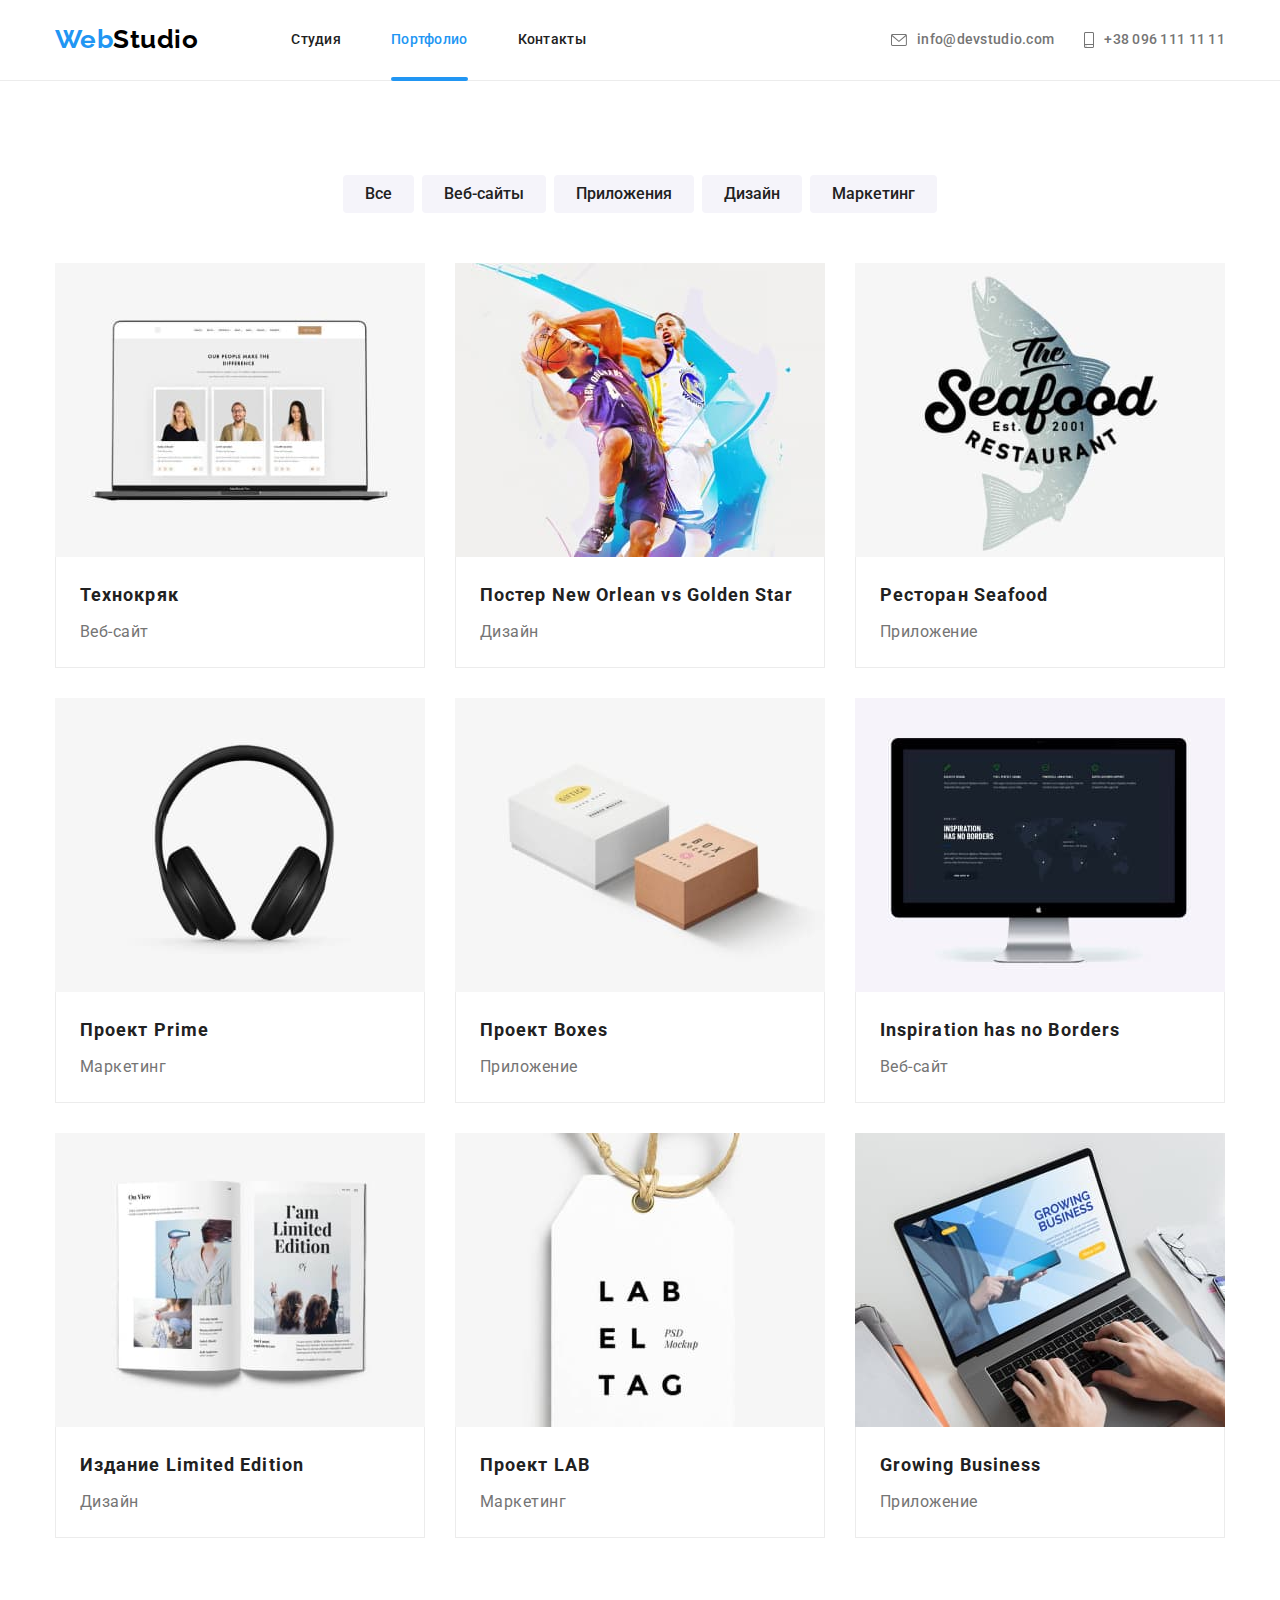
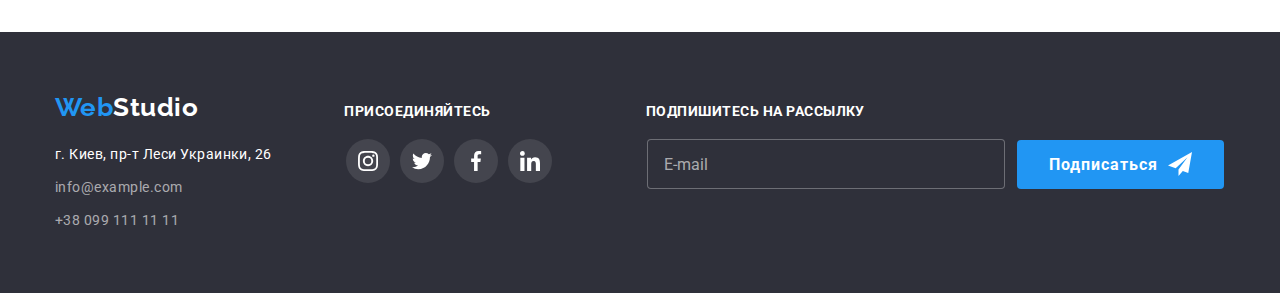
==== commit b4608c53: "sass code refactoring" ====
--- a/portfolio.html
+++ b/portfolio.html
@@ -15,13 +15,13 @@
       rel="stylesheet"
       href="https://cdnjs.cloudflare.com/ajax/libs/modern-normalize/1.1.0/modern-normalize.min.css"
     />
-    <link rel="stylesheet" href="./css/styles.css" />
+    <link rel="stylesheet" href="./css/main.min.css">
   </head>
   <body>
     <!-- Header -->
     <header class="header">
       <div class="container main-nav">
-        <a href="" class="header__logo logo">Web<span class="header__logo--top">Studio</span></a>
+        <a href="" class="logo">Web<span class="logo__header">Studio</span></a>
         <nav class="site-nav">
           <ul class="site-nav__list">
             <li class="site-nav__item">
@@ -214,7 +214,7 @@
     <footer class="footer">
       <div class="container footer-global">
         <div class="footer__sections">
-        <a class="footer__logo logo" href="">Web<span class="footer__logo--bottom">Studio</span></a>
+        <a class="logo" href="">Web<span class="logo__footer">Studio</span></a>
         <address class="address">
           <ul class="address__list">
             <li class="address__item">
--- a/css/main.min.css
+++ b/css/main.min.css
@@ -0,0 +1 @@
+body{background-color:var(--text-color-white);color:var(--secondary-text-color);font-family:Roboto,sans-serif;letter-spacing:.03em;margin:0}h1,h2,h3,h4,h5,h6,p,ul{margin-top:0;margin-bottom:0}img{display:block;max-width:100%;height:auto}ul{list-style:none;padding:0;margin:0}a{text-decoration:none}:root{--primary-text-color: #212121;--secondary-text-color: #757575;--text-color-white: #ffffff;--accent-color: #2196f3;--background-color: #e5e5e5;--footer-background-color: #2f303a;--filters-btn-bgc: #f5f4fa;--button-primary-hover: #188ce8;--footer-contacts: rgba(255, 255, 255, 0.6);--header-logo: #000000;--line-color: #ececec;--hero-bgc: #c4c4c4;--footer-socials-bgc: #44454e;--icons-color: #afb1b8}.visually-hidden{position:absolute;width:1px;height:1px;margin:-1px;padding:0;overflow:hidden;border:0;clip:rect(0 0 0 0)}.header{border-bottom:1px solid var(--line-color)}.logo{color:var(--accent-color);font-family:Raleway,sans-serif;font-weight:700;font-size:26px;line-height:1.2}.logo__header{color:var(--header-logo)}.logo__footer{color:var(--text-color-white)}.main-nav{display:-webkit-box;display:-ms-flexbox;display:flex;-webkit-box-align:center;-ms-flex-align:center;align-items:center}.site-nav{margin-left:93px}.site-nav__item:not(:last-child){margin-right:50px}.site-nav__list{display:-webkit-box;display:-ms-flexbox;display:flex}.site-nav__link{position:relative;display:block;padding-top:32px;padding-bottom:32px;color:var(--primary-text-color);font-weight:500;font-size:14px;line-height:1.14;letter-spacing:.02em;-webkit-transition:color 250ms cubic-bezier(0.4, 0, 0.2, 1);transition:color 250ms cubic-bezier(0.4, 0, 0.2, 1)}.site-nav__link:hover,.site-nav__link:focus{color:var(--accent-color)}.site-nav__link--current{color:var(--accent-color)}.site-nav__link--current::after{content:"";position:absolute;left:0;bottom:-1px;display:block;width:100%;height:4px;border-radius:2px;background-color:var(--accent-color)}.contact-nav{display:-webkit-box;display:-ms-flexbox;display:flex;margin-left:auto}.contact-nav__item:not(:first-child){margin-left:30px}.contact-nav__icon{fill:currentColor;margin-right:10px}.contact-nav__contacts{display:-webkit-box;display:-ms-flexbox;display:flex;-webkit-box-align:center;-ms-flex-align:center;align-items:center;color:var(--secondary-text-color);font-weight:500;font-size:14px;line-height:1.14;letter-spacing:.02em;-webkit-transition:color 250ms cubic-bezier(0.4, 0, 0.2, 1);transition:color 250ms cubic-bezier(0.4, 0, 0.2, 1)}.contact-nav__contacts:hover,.contact-nav__contacts:focus{color:var(--accent-color)}.contact-nav__contacts:active{color:var(--accent-color)}.section{padding-top:94px;padding-bottom:94px}.section__title{margin-top:0;margin-right:0;margin-bottom:50px;color:var(--primary-text-color);font-weight:700;font-size:36px;line-height:1.17;text-align:center}.container{width:1200px;padding-left:15px;padding-right:15px;margin-left:auto;margin-right:auto}.hero{max-width:1600px;text-align:center;padding:200px 0;background-color:var(--hero-bgc);background-image:-webkit-gradient(linear, left top, left bottom, from(rgba(47, 48, 58, 0.4)), to(rgba(47, 48, 58, 0.4))),url("../images/hero.jpg");background-image:linear-gradient(rgba(47, 48, 58, 0.4), rgba(47, 48, 58, 0.4)),url("../images/hero.jpg");background-repeat:no-repeat;background-size:cover;background-position:center}.hero__title{color:var(--text-color-white);font-weight:900;font-size:44px;line-height:1.36;letter-spacing:.06em;text-transform:uppercase}.button{display:inline-block;font-family:inherit;cursor:pointer;text-align:center;font-size:16px;-webkit-box-align:center;-ms-flex-align:center;align-items:center;border:transparent;border-radius:4px;-webkit-transition:background-color 250ms cubic-bezier(0.4, 0, 0.2, 1),color 250ms cubic-bezier(0.4, 0, 0.2, 1),-webkit-box-shadow 250ms cubic-bezier(0.4, 0, 0.2, 1);transition:background-color 250ms cubic-bezier(0.4, 0, 0.2, 1),color 250ms cubic-bezier(0.4, 0, 0.2, 1),-webkit-box-shadow 250ms cubic-bezier(0.4, 0, 0.2, 1);transition:background-color 250ms cubic-bezier(0.4, 0, 0.2, 1),color 250ms cubic-bezier(0.4, 0, 0.2, 1),box-shadow 250ms cubic-bezier(0.4, 0, 0.2, 1);transition:background-color 250ms cubic-bezier(0.4, 0, 0.2, 1),color 250ms cubic-bezier(0.4, 0, 0.2, 1),box-shadow 250ms cubic-bezier(0.4, 0, 0.2, 1),-webkit-box-shadow 250ms cubic-bezier(0.4, 0, 0.2, 1)}.btn{padding:10px 32px;margin-top:30px;background-color:var(--accent-color);color:var(--text-color-white);font-weight:700;line-height:1.87;letter-spacing:.06em;-webkit-transition:background-color 250ms cubic-bezier(0.4, 0, 0.2, 1),color 250ms cubic-bezier(0.4, 0, 0.2, 1),-webkit-box-shadow 250ms cubic-bezier(0.4, 0, 0.2, 1);transition:background-color 250ms cubic-bezier(0.4, 0, 0.2, 1),color 250ms cubic-bezier(0.4, 0, 0.2, 1),-webkit-box-shadow 250ms cubic-bezier(0.4, 0, 0.2, 1);transition:background-color 250ms cubic-bezier(0.4, 0, 0.2, 1),color 250ms cubic-bezier(0.4, 0, 0.2, 1),box-shadow 250ms cubic-bezier(0.4, 0, 0.2, 1);transition:background-color 250ms cubic-bezier(0.4, 0, 0.2, 1),color 250ms cubic-bezier(0.4, 0, 0.2, 1),box-shadow 250ms cubic-bezier(0.4, 0, 0.2, 1),-webkit-box-shadow 250ms cubic-bezier(0.4, 0, 0.2, 1)}.btn:hover,.btn:focus{background-color:var(--button-primary-hover);color:var(--text-color-white);-webkit-box-shadow:0px 4px 4px rgba(0,0,0,.15);box-shadow:0px 4px 4px rgba(0,0,0,.15)}.filters__btn{padding:6px 22px;background-color:var(--filters-btn-bgc);color:var(--primary-text-color);font-weight:500;line-height:1.62;-webkit-transition:background-color 250ms cubic-bezier(0.4, 0, 0.2, 1),color 250ms cubic-bezier(0.4, 0, 0.2, 1),-webkit-box-shadow 250ms cubic-bezier(0.4, 0, 0.2, 1);transition:background-color 250ms cubic-bezier(0.4, 0, 0.2, 1),color 250ms cubic-bezier(0.4, 0, 0.2, 1),-webkit-box-shadow 250ms cubic-bezier(0.4, 0, 0.2, 1);transition:background-color 250ms cubic-bezier(0.4, 0, 0.2, 1),color 250ms cubic-bezier(0.4, 0, 0.2, 1),box-shadow 250ms cubic-bezier(0.4, 0, 0.2, 1);transition:background-color 250ms cubic-bezier(0.4, 0, 0.2, 1),color 250ms cubic-bezier(0.4, 0, 0.2, 1),box-shadow 250ms cubic-bezier(0.4, 0, 0.2, 1),-webkit-box-shadow 250ms cubic-bezier(0.4, 0, 0.2, 1)}.filters__btn:hover,.filters__btn:focus{background-color:var(--accent-color);color:var(--text-color-white);-webkit-box-shadow:0px 3px 1px rgba(0,0,0,.1),0px 1px 2px rgba(0,0,0,.08),0px 2px 2px rgba(0,0,0,.12);box-shadow:0px 3px 1px rgba(0,0,0,.1),0px 1px 2px rgba(0,0,0,.08),0px 2px 2px rgba(0,0,0,.12)}.filters__btn:active{color:var(--accent-color);-webkit-box-shadow:0px 3px 1px rgba(0,0,0,.1),0px 1px 2px rgba(0,0,0,.08),0px 2px 2px rgba(0,0,0,.12);box-shadow:0px 3px 1px rgba(0,0,0,.1),0px 1px 2px rgba(0,0,0,.08),0px 2px 2px rgba(0,0,0,.12);border:transparent}.btn--footer{display:-webkit-box;display:-ms-flexbox;display:flex;-webkit-box-align:center;-ms-flex-align:center;align-items:center;-webkit-box-pack:center;-ms-flex-pack:center;justify-content:center;margin-top:0;margin-left:12px}.features__list{display:-webkit-box;display:-ms-flexbox;display:flex}.features__item{margin-right:30px}.features__item:nth-child(4n){margin-right:0}.features__icon{display:-webkit-box;display:-ms-flexbox;display:flex;-webkit-box-align:center;-ms-flex-align:center;align-items:center;-webkit-box-pack:center;-ms-flex-pack:center;justify-content:center;width:270px;height:120px;background-color:var(--filters-btn-bgc);border-radius:4px;margin-bottom:30px}.features__heading{color:var(--primary-text-color);font-weight:700;font-size:14px;line-height:1.14;text-transform:uppercase;margin-bottom:10px}.features__text{color:var(--secondary-text-color);font-size:14px;line-height:1.71}.work{padding-top:0}.work__list{display:-webkit-box;display:-ms-flexbox;display:flex;-webkit-box-align:center;-ms-flex-align:center;align-items:center}.work__item{position:relative;margin-right:30px}.work__item:nth-child(3n){margin-right:0}.work__text{position:absolute;bottom:0;display:-webkit-box;display:-ms-flexbox;display:flex;-webkit-box-pack:center;-ms-flex-pack:center;justify-content:center;-webkit-box-align:center;-ms-flex-align:center;align-items:center;width:100%;height:70px;font-weight:700;font-size:14px;line-height:1.14;text-transform:uppercase;background-color:rgba(47,48,58,.8);color:var(--text-color-white)}.team{background-color:var(--filters-btn-bgc)}.team__list{display:-webkit-box;display:-ms-flexbox;display:flex}.team__item{margin-right:30px;background-color:var(--text-color-white);-webkit-box-shadow:0px 1px 3px rgba(0,0,0,.12),0px 1px 1px rgba(0,0,0,.14),0px 2px 1px rgba(0,0,0,.2);box-shadow:0px 1px 3px rgba(0,0,0,.12),0px 1px 1px rgba(0,0,0,.14),0px 2px 1px rgba(0,0,0,.2);border-radius:0px 0px 4px 4px}.team__item:nth-child(4n){margin-right:0}.team__card{text-align:center;padding-top:30px;padding-bottom:30px;font-size:16px}.team__name{font-weight:500;line-height:1.2;font-size:16px;margin-bottom:10px;color:var(--primary-text-color)}.team__profession{color:var(--secondary-text-color);line-height:1.9;font-size:16px;margin-bottom:16px}.socials__list{display:-webkit-box;display:-ms-flexbox;display:flex;-webkit-box-pack:center;-ms-flex-pack:center;justify-content:center;color:var(--icons-color)}.socials__item{margin-right:10px}.socials__item:last-child{margin-right:0}.socials__link{display:-webkit-box;display:-ms-flexbox;display:flex;-webkit-box-align:center;-ms-flex-align:center;align-items:center;-webkit-box-pack:center;-ms-flex-pack:center;justify-content:center;width:44px;height:44px;border-radius:50%}.socials__link:hover,.socials__link:focus{background-color:var(--accent-color);color:var(--text-color-white)}.socials__link--light{background-color:var(--text-color-white);color:currentColor;-webkit-transition:background-color 250ms cubic-bezier(0.4, 0, 0.2, 1),color 250ms cubic-bezier(0.4, 0, 0.2, 1);transition:background-color 250ms cubic-bezier(0.4, 0, 0.2, 1),color 250ms cubic-bezier(0.4, 0, 0.2, 1)}.socials__link--dark{background-color:var(--footer-socials-bgc);fill:var(--text-color-white);-webkit-transition:background-color 250ms cubic-bezier(0.4, 0, 0.2, 1),fill 250ms cubic-bezier(0.4, 0, 0.2, 1);transition:background-color 250ms cubic-bezier(0.4, 0, 0.2, 1),fill 250ms cubic-bezier(0.4, 0, 0.2, 1)}.socials__icon{fill:currentColor}.clients__list{display:-webkit-box;display:-ms-flexbox;display:flex}.clients__link{display:-webkit-box;display:-ms-flexbox;display:flex;width:170px;height:92px;border:1px solid var(--icons-color);border-radius:4px;-webkit-box-align:center;-ms-flex-align:center;align-items:center;-webkit-box-pack:center;-ms-flex-pack:center;justify-content:center;fill:var(--icons-color);-webkit-transition:fill 250ms cubic-bezier(0.4, 0, 0.2, 1),border 250ms cubic-bezier(0.4, 0, 0.2, 1);transition:fill 250ms cubic-bezier(0.4, 0, 0.2, 1),border 250ms cubic-bezier(0.4, 0, 0.2, 1)}.clients__link:hover,.clients__link:focus{fill:var(--accent-color);border:1px solid var(--accent-color)}.clients__item{margin-right:30px}.clients__item:last-child{margin-right:0}.footer{background-color:var(--footer-background-color);padding-top:60px;padding-bottom:60px}.footer-global{display:-webkit-box;display:-ms-flexbox;display:flex;-webkit-box-align:baseline;-ms-flex-align:baseline;align-items:baseline}.footer__sections{-webkit-box-flex:1;-ms-flex-positive:1;flex-grow:1}.footer__sections:nth-child(2n){margin-left:70px;margin-right:93px}.footer__text{font-weight:700;font-size:14px;line-height:1.14;text-transform:uppercase;color:var(--text-color-white);margin-bottom:20px}.address{margin-top:20px}.address__list{font-style:normal;font-size:14px;line-height:1.71}.address__link{color:var(--text-color-white);margin-top:20px;-webkit-transition:color 250ms cubic-bezier(0.4, 0, 0.2, 1);transition:color 250ms cubic-bezier(0.4, 0, 0.2, 1)}.address__link:hover,.address__link:focus{color:var(--accent-color)}.address__contact{color:var(--footer-contacts);-webkit-transition:color 250ms cubic-bezier(0.4, 0, 0.2, 1);transition:color 250ms cubic-bezier(0.4, 0, 0.2, 1)}.address__contact:hover,.address__contact:focus{color:var(--accent-color)}.address__contact:active{color:var(--accent-color)}.address__item:not(:first-child){margin-top:9px}.subscribe-form__input{width:358px;height:50px;background-color:var(--footer-background-color);border:1px solid rgba(255,255,255,.3);border-radius:4px;padding-left:16px;-webkit-transition:color 250ms cubic-bezier(0.4, 0, 0.2, 1);transition:color 250ms cubic-bezier(0.4, 0, 0.2, 1)}.subscribe-form__input::-webkit-input-placeholder{color:rgba(255,255,255,.6);-webkit-transition:color 250ms cubic-bezier(0.4, 0, 0.2, 1);transition:color 250ms cubic-bezier(0.4, 0, 0.2, 1)}.subscribe-form__input::-moz-placeholder{color:rgba(255,255,255,.6);-moz-transition:color 250ms cubic-bezier(0.4, 0, 0.2, 1);transition:color 250ms cubic-bezier(0.4, 0, 0.2, 1)}.subscribe-form__input:-ms-input-placeholder{color:rgba(255,255,255,.6);-ms-transition:color 250ms cubic-bezier(0.4, 0, 0.2, 1);transition:color 250ms cubic-bezier(0.4, 0, 0.2, 1)}.subscribe-form__input::-ms-input-placeholder{color:rgba(255,255,255,.6);-ms-transition:color 250ms cubic-bezier(0.4, 0, 0.2, 1);transition:color 250ms cubic-bezier(0.4, 0, 0.2, 1)}.subscribe-form__input::placeholder{color:rgba(255,255,255,.6);-webkit-transition:color 250ms cubic-bezier(0.4, 0, 0.2, 1);transition:color 250ms cubic-bezier(0.4, 0, 0.2, 1)}.subscribe-form__input:hover::-webkit-input-placeholder{color:var(--text-color-white)}.subscribe-form__input:hover::-moz-placeholder{color:var(--text-color-white)}.subscribe-form__input:hover:-ms-input-placeholder{color:var(--text-color-white)}.subscribe-form__input:hover::-ms-input-placeholder{color:var(--text-color-white)}.subscribe-form__input:hover::placeholder{color:var(--text-color-white)}.subscribe-form__input:focus,.subscribe-form__input:hover{outline:none;border:1px solid var(--accent-color)}.subscribe-form{display:-webkit-box;display:-ms-flexbox;display:flex;-webkit-box-align:center;-ms-flex-align:center;align-items:center;-webkit-box-pack:center;-ms-flex-pack:center;justify-content:center}.subscribe-form__icon{fill:var(--text-color-white);margin-left:10px}.portfolio__filters{display:-webkit-box;display:-ms-flexbox;display:flex;-webkit-box-pack:center;-ms-flex-pack:center;justify-content:center;margin-bottom:50px}.portfolio__item:not(:last-child){margin-right:8px}.card-set{margin-top:-30px;margin-left:-30px;display:-webkit-box;display:-ms-flexbox;display:flex;-ms-flex-wrap:wrap;flex-wrap:wrap}.card-set__item{-ms-flex-preferred-size:calc(100% / 3 - 30px);flex-basis:calc(100% / 3 - 30px);margin-left:30px;margin-top:30px}.card-set__link{display:block;-webkit-transition:-webkit-box-shadow 250ms cubic-bezier(0.4, 0, 0.2, 1);transition:-webkit-box-shadow 250ms cubic-bezier(0.4, 0, 0.2, 1);transition:box-shadow 250ms cubic-bezier(0.4, 0, 0.2, 1);transition:box-shadow 250ms cubic-bezier(0.4, 0, 0.2, 1), -webkit-box-shadow 250ms cubic-bezier(0.4, 0, 0.2, 1)}.card-set__link:hover,.card-set__link:focus{-webkit-box-shadow:0px 1px 1px rgba(0,0,0,.12),0px 4px 4px rgba(0,0,0,.06),1px 4px 6px rgba(0,0,0,.16);box-shadow:0px 1px 1px rgba(0,0,0,.12),0px 4px 4px rgba(0,0,0,.06),1px 4px 6px rgba(0,0,0,.16)}.card-set__thumb{position:relative;overflow:hidden}.card-set__link:hover .card-set__text,.card-set__link:focus .card-set__text{-webkit-transform:translateY(0);transform:translateY(0)}.card-set__text{position:absolute;top:0;left:0;color:var(--text-color-white);font-size:18px;line-height:1.5;padding:63px 24px;width:100%;height:100%;background-color:rgba(33,150,243,.9);opacity:1;-webkit-transform:translateY(100%);transform:translateY(100%);-webkit-transition:-webkit-transform 250ms cubic-bezier(0.4, 0, 0.2, 1);transition:-webkit-transform 250ms cubic-bezier(0.4, 0, 0.2, 1);transition:transform 250ms cubic-bezier(0.4, 0, 0.2, 1);transition:transform 250ms cubic-bezier(0.4, 0, 0.2, 1), -webkit-transform 250ms cubic-bezier(0.4, 0, 0.2, 1)}.card-set__title{color:var(--primary-text-color);margin-bottom:4px;font-weight:700;font-size:18px;line-height:2;letter-spacing:.06em}.card-set__content{padding:20px 24px;border-bottom:1px solid var(--line-color);border-left:1px solid var(--line-color);border-right:1px solid var(--line-color)}.card-set__project-type{color:var(--secondary-text-color);font-size:16px;line-height:1.87}.backdrop{position:fixed;top:0;left:0;width:100vw;height:100vh;background-color:rgba(0,0,0,.2);opacity:1;-webkit-transition:opacity 250ms cubic-bezier(0.4, 0, 0.2, 1);transition:opacity 250ms cubic-bezier(0.4, 0, 0.2, 1)}.backdrop.is-hidden{opacity:0;pointer-events:none;visibility:hidden}.modal{position:absolute;top:50%;left:50%;-webkit-transform:translate(-50%, -50%);transform:translate(-50%, -50%);-webkit-transition:-webkit-transform 250ms cubic-bezier(0.4, 0, 0.2, 1);transition:-webkit-transform 250ms cubic-bezier(0.4, 0, 0.2, 1);transition:transform 250ms cubic-bezier(0.4, 0, 0.2, 1);transition:transform 250ms cubic-bezier(0.4, 0, 0.2, 1), -webkit-transform 250ms cubic-bezier(0.4, 0, 0.2, 1);visibility:visible;width:528px;height:581px;padding:40px;background-color:var(--text-color-white);border-radius:4px;-webkit-filter:drop-shadow(0px 4px 4px rgba(0, 0, 0, 0.25));filter:drop-shadow(0px 4px 4px rgba(0, 0, 0, 0.25))}.modal__text{color:var(--primary-text-color);font-weight:700;font-size:20px;line-height:1.15;text-align:center;margin-bottom:12px}.modal__close-button{position:absolute;top:8px;right:8px;display:-webkit-box;display:-ms-flexbox;display:flex;-webkit-box-align:center;-ms-flex-align:center;align-items:center;-webkit-box-pack:center;-ms-flex-pack:center;justify-content:center;padding:0;margin:0;width:30px;height:30px;border-radius:50%;background-color:#fff;border:1px solid rgba(0,0,0,.1);cursor:pointer;-webkit-transition:fill 250ms cubic-bezier(0.4, 0, 0.2, 1);transition:fill 250ms cubic-bezier(0.4, 0, 0.2, 1)}.modal__close-button:hover,.modal__close-button:focus{fill:var(--accent-color)}.modal__close-icon{position:absolute;width:18px;height:18px}.form__field{margin-bottom:10px}.form__field:nth-child(4n){margin-bottom:0}.form__input{width:100%;height:40px;border:1px solid rgba(33,33,33,.2);border-radius:4px;padding-left:42px;-webkit-transition:outline 250ms cubic-bezier(0.4, 0, 0.2, 1),border 250ms cubic-bezier(0.4, 0, 0.2, 1);transition:outline 250ms cubic-bezier(0.4, 0, 0.2, 1),border 250ms cubic-bezier(0.4, 0, 0.2, 1)}.form__input:focus{outline:none;border:1px solid var(--accent-color)}.form__input:focus+.form__icon{fill:var(--accent-color)}.form__input-wrap{position:relative}.form__label{display:block;margin-bottom:4px;font-size:12px;line-height:1.16;letter-spacing:.01em}.form__comment{display:block;width:100%;height:120px;padding:16px 12px;font-size:12px;line-height:1.16;letter-spacing:.01em;border:1px solid rgba(33,33,33,.2);border-radius:4px;resize:none;-webkit-transition:border 250ms cubic-bezier(0.4, 0, 0.2, 1);transition:border 250ms cubic-bezier(0.4, 0, 0.2, 1)}.form__comment::-webkit-input-placeholder{color:rgba(117,117,117,.5)}.form__comment::-moz-placeholder{color:rgba(117,117,117,.5)}.form__comment:-ms-input-placeholder{color:rgba(117,117,117,.5)}.form__comment::-ms-input-placeholder{color:rgba(117,117,117,.5)}.form__comment::placeholder{color:rgba(117,117,117,.5)}.form__comment:focus{outline:none;border:1px solid var(--accent-color)}.form__icon{position:absolute;display:block;top:50%;left:12px;-webkit-transform:translateY(-50%);transform:translateY(-50%);-webkit-transition:fill 250ms cubic-bezier(0.4, 0, 0.2, 1);transition:fill 250ms cubic-bezier(0.4, 0, 0.2, 1)}.checkbox{margin-top:20px;margin-bottom:0;text-align:center}.checkbox__text{display:-webkit-box;display:-ms-flexbox;display:flex;-webkit-box-align:center;-ms-flex-align:center;align-items:center;-webkit-box-pack:center;-ms-flex-pack:center;justify-content:center;font-size:14px;line-height:1.7}.checkbox__conditions{color:var(--accent-color);text-decoration:underline;padding-left:3px}.checkbox__span{margin-right:8px;width:16px;height:15px;border:2px solid var(--header-logo);border-radius:2px}.checkbox__icon{fill:transparent}.checkbox__input:checked+.checkbox__text>span{background-color:var(--accent-color);border:none}.checkbox__input:checked+.checkbox__text svg{fill:var(--text-color-white)}.checkbox__input:focus+.checkbox__span{outline:1px solid var(--accent-color)}/*# sourceMappingURL=main.min.css.map */